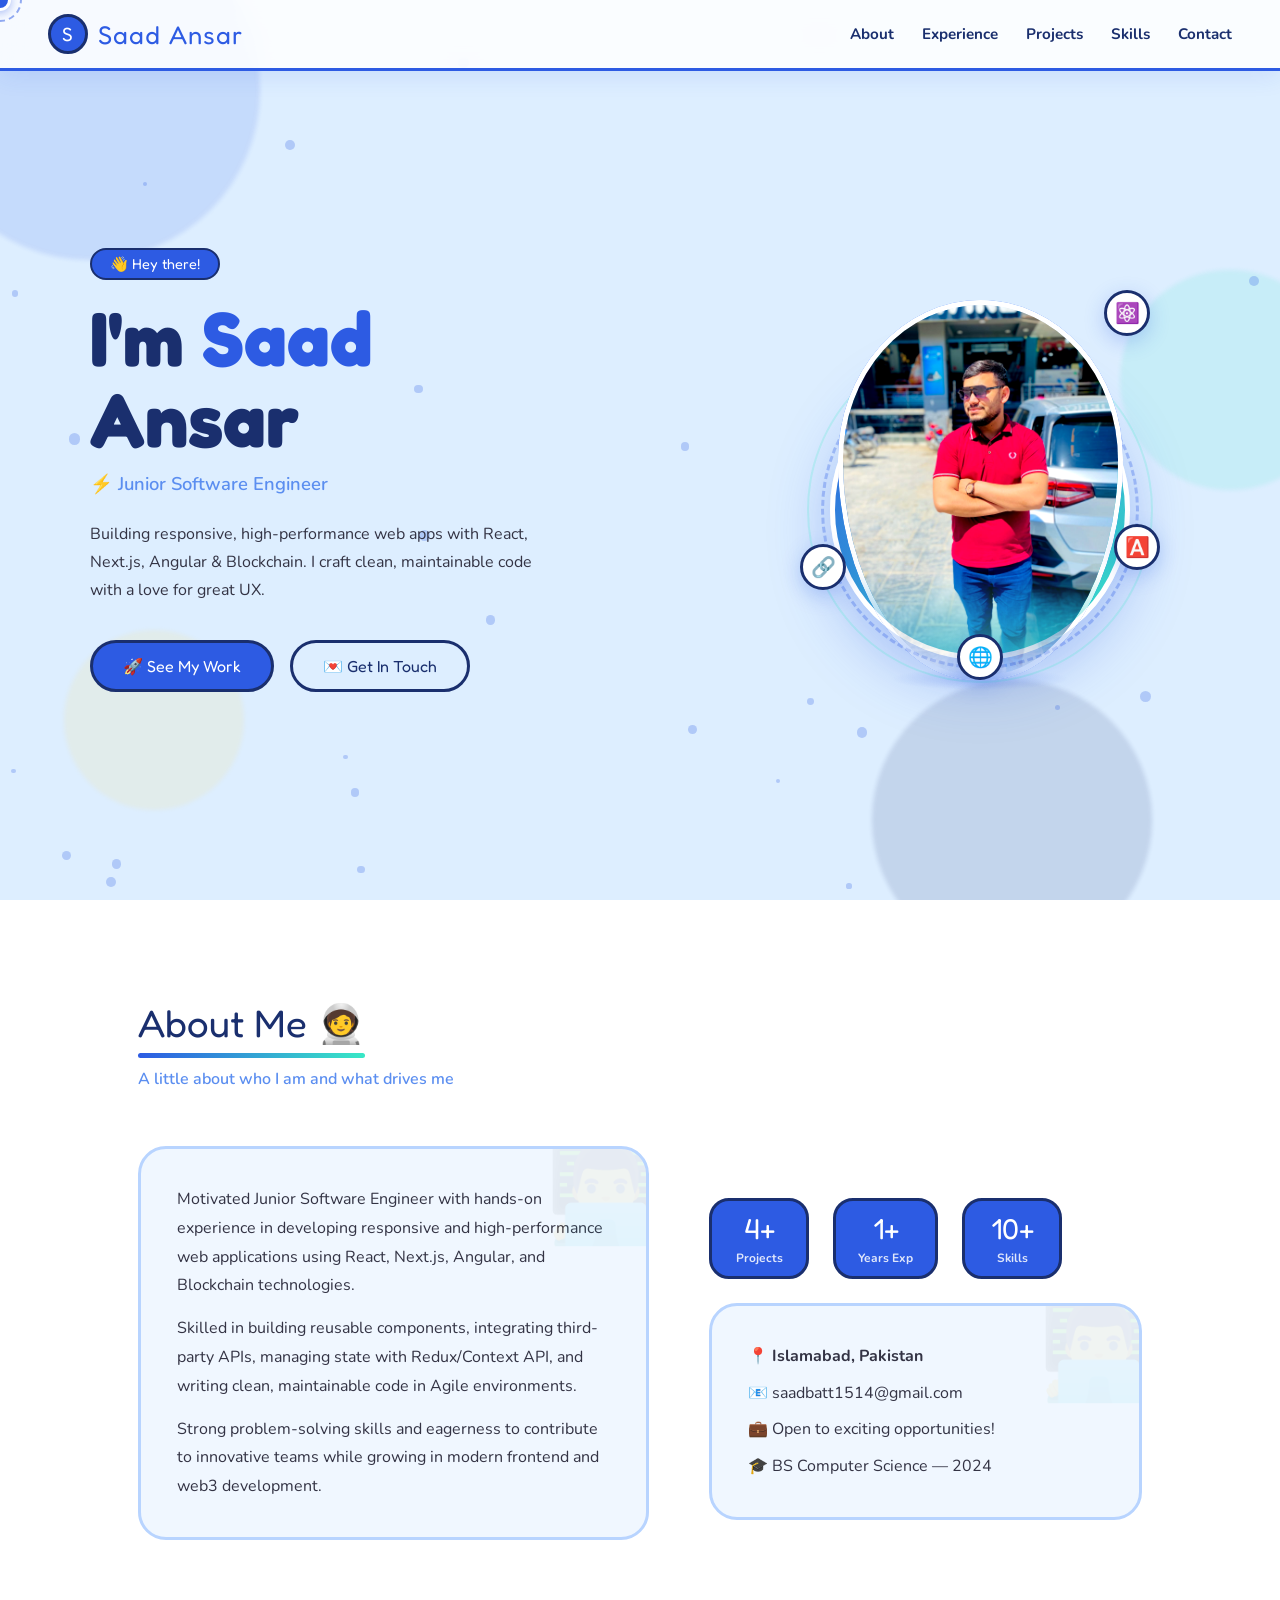
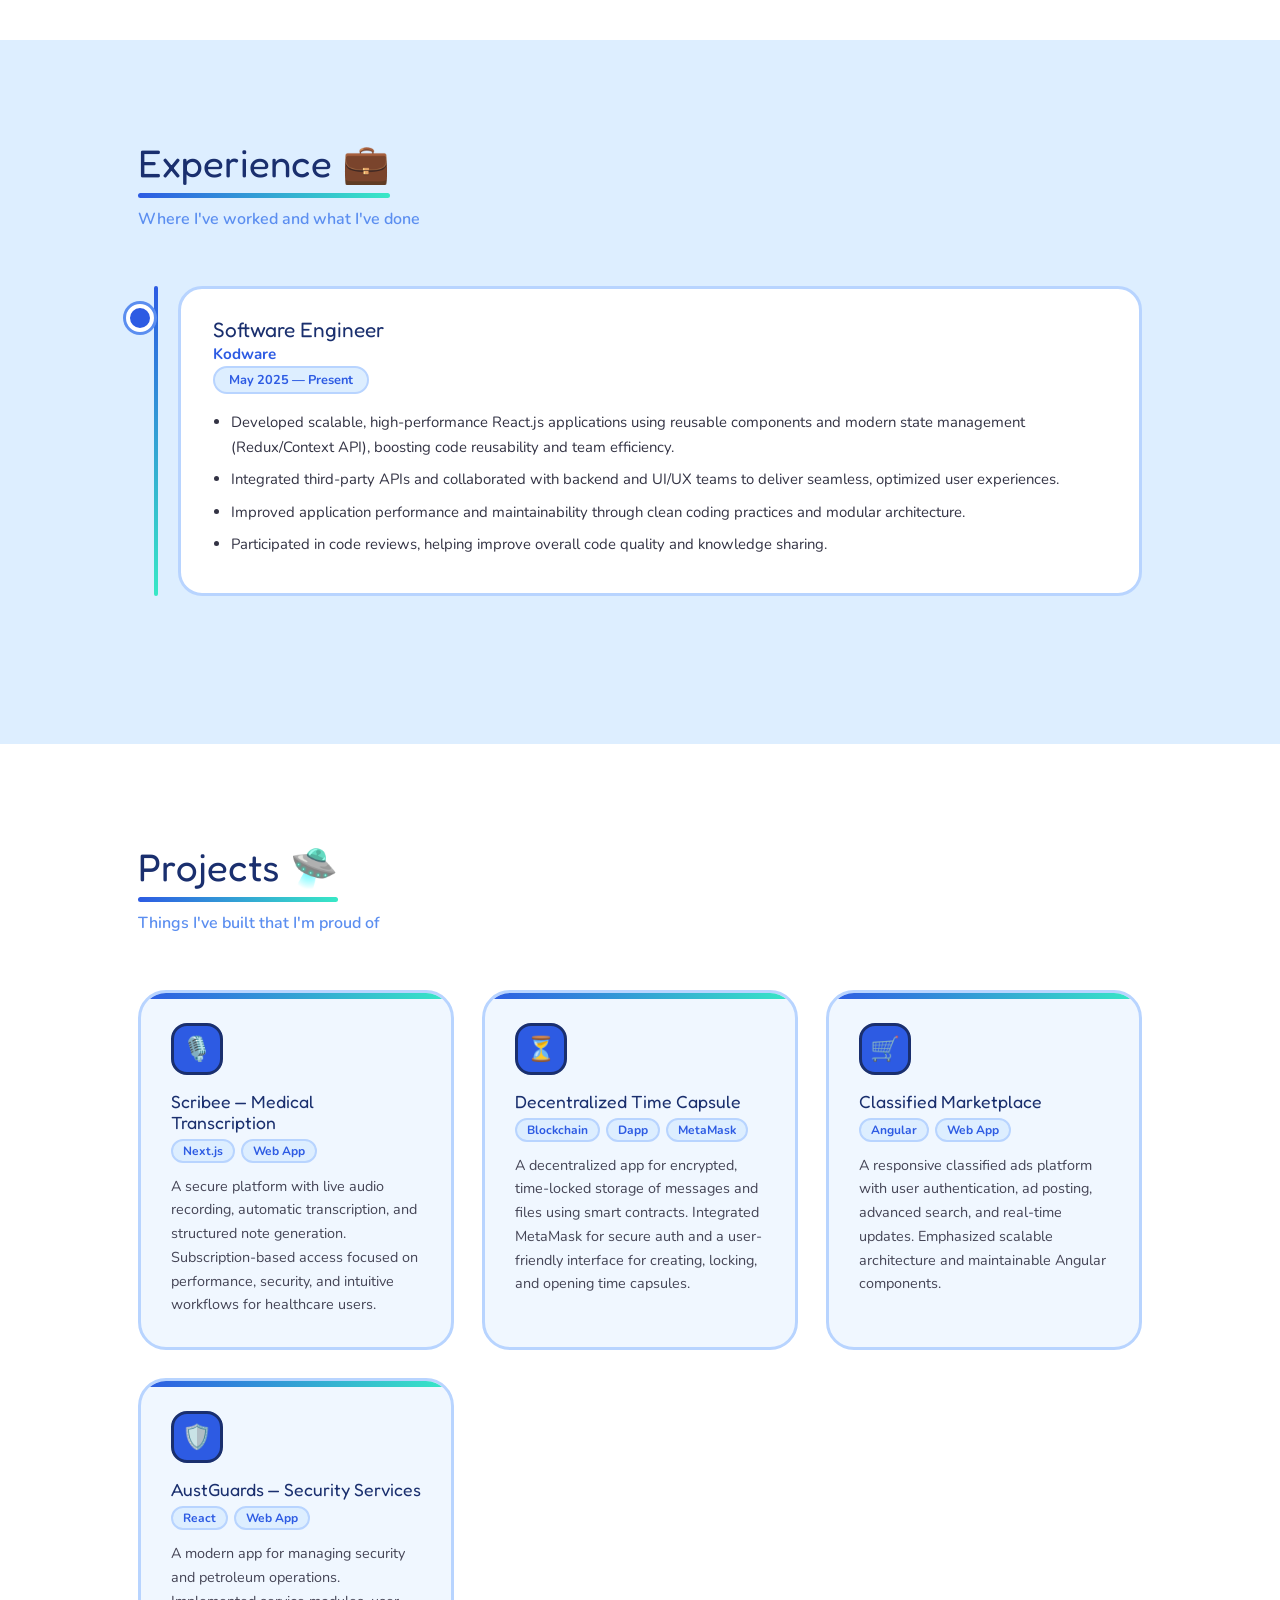
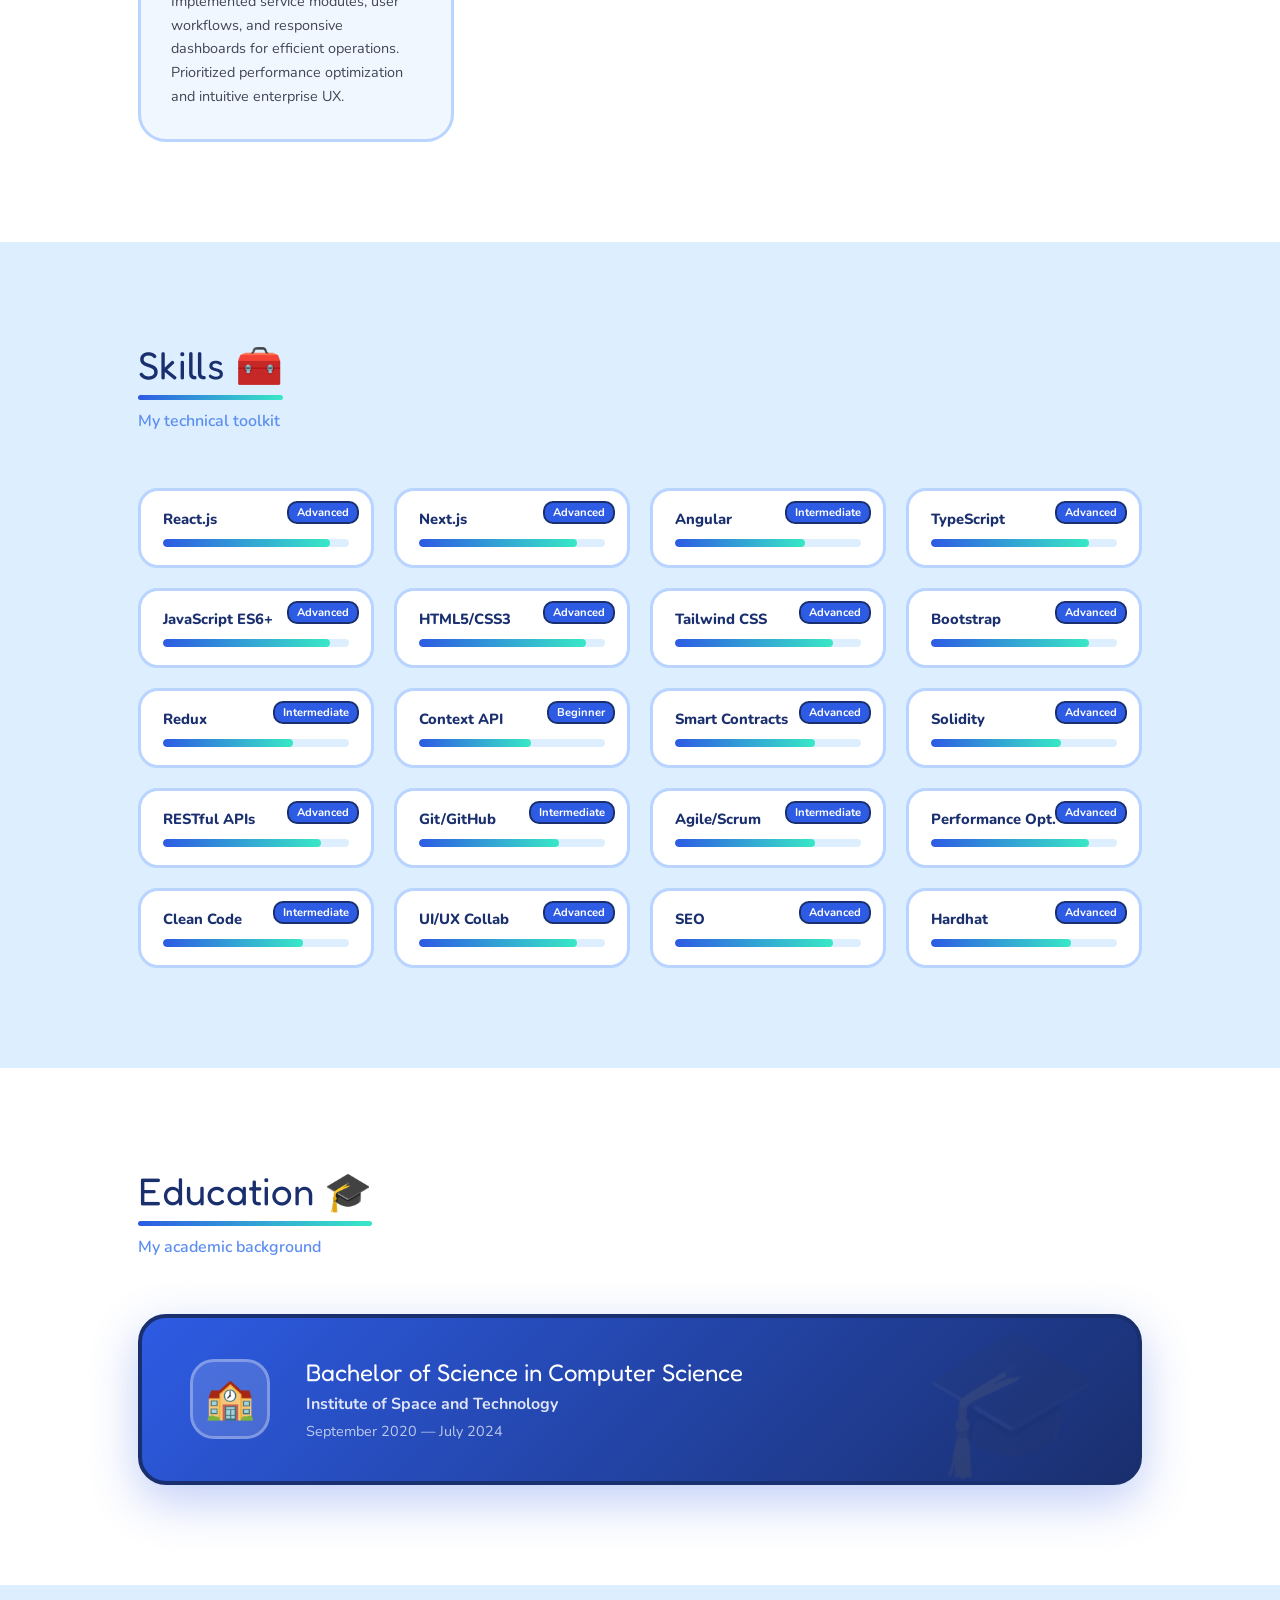
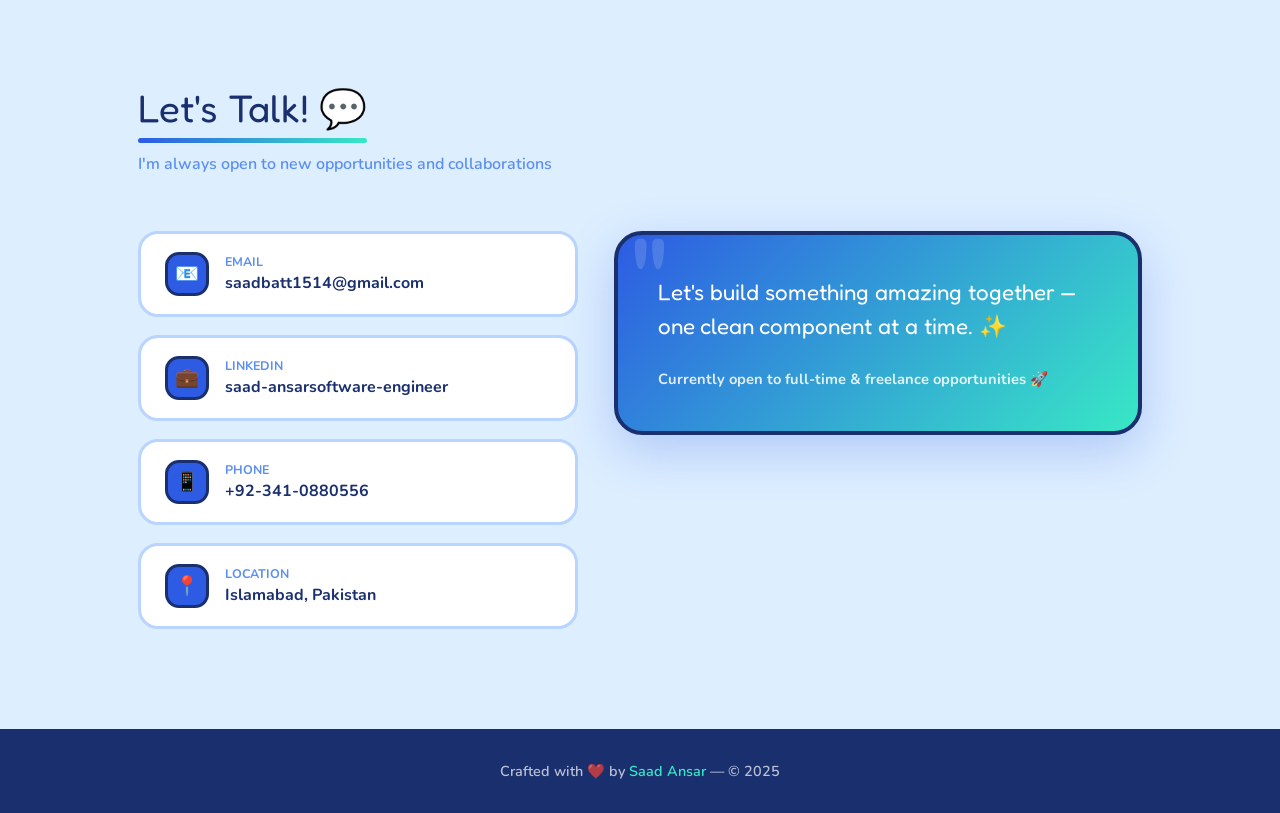
==== index.html @ 367f57d5 "Add files via upload" ====
<!DOCTYPE html>
<html lang="en">
<head>
<meta charset="UTF-8">
<meta name="viewport" content="width=device-width, initial-scale=1.0">
<title>Saad Ansar — Portfolio</title>
<link href="https://fonts.googleapis.com/css2?family=Fredoka+One&family=Nunito:wght@400;600;700;800&display=swap" rel="stylesheet">
<link rel="stylesheet" href="style.css">
</head>
<body>

<!-- Cursor -->
<div class="cursor" id="cursor"></div>
<div class="cursor-ring" id="ring"></div>

<!-- Floating BG -->
<div class="bg-blobs">
  <div class="blob blob-1"></div>
  <div class="blob blob-2"></div>
  <div class="blob blob-3"></div>
  <div class="blob blob-4"></div>
</div>
<div class="stars" id="stars"></div>

<!-- NAVBAR -->
<nav>
  <div class="nav-logo">
    <div class="avatar-pill">S</div>
    Saad Ansar
  </div>
  <ul class="nav-links">
    <li><a href="#about">About</a></li>
    <li><a href="#experience">Experience</a></li>
    <li><a href="#projects">Projects</a></li>
    <li><a href="#skills">Skills</a></li>
    <li><a href="#contact">Contact</a></li>
  </ul>
</nav>

<!-- HERO -->
<section id="hero">
  <div class="hero-inner">
    <div class="hero-text">
      <div class="hero-tag">👋 Hey there!</div>
      <h1 class="hero-title">
        I'm <span>Saad</span><br>Ansar
      </h1>
      <p class="hero-sub">⚡ Junior Software Engineer</p>
      <p class="hero-desc">
        Building responsive, high-performance web apps with React, Next.js, Angular & Blockchain. I craft clean, maintainable code with a love for great UX.
      </p>
      <div class="hero-btns">
        <a href="#projects" class="btn btn-primary">🚀 See My Work</a>
        <a href="#contact" class="btn btn-outline">💌 Get In Touch</a>
      </div>
    </div>
    <div class="hero-character">
      <div class="character-wrap">
          <div class="photo-bg"></div>   <!-- ADD THIS LINE -->
        <!-- floating icons -->
        <div class="float-icon">⚛️</div>
        <div class="float-icon">🔗</div>
        <div class="float-icon">🅰️</div>
        <div class="float-icon">🌐</div>

        <img src="asset/SaadAnsar.jpeg" alt="Saad Ansar" class="hero-photo">
      </div>
    </div>
  </div>
</section>

<!-- ABOUT -->
<section id="about">
  <div class="section-inner">
    <div class="reveal">
      <div class="section-title">About Me 🧑‍🚀</div>
      <p class="section-subtitle">A little about who I am and what drives me</p>
    </div>
    <div class="about-grid reveal">
      <div class="about-card">
        <p>
          Motivated Junior Software Engineer with hands-on experience in developing responsive and high-performance web applications using React, Next.js, Angular, and Blockchain technologies.
        </p>
        <p style="margin-top:14px">
          Skilled in building reusable components, integrating third-party APIs, managing state with Redux/Context API, and writing clean, maintainable code in Agile environments.
        </p>
        <p style="margin-top:14px">
          Strong problem-solving skills and eagerness to contribute to innovative teams while growing in modern frontend and web3 development.
        </p>
      </div>
      <div style="display:flex; flex-direction:column; gap:24px; flex:1; min-width:220px;">
        <div class="about-stats">
          <div class="stat-pill"><span class="num">4+</span><span class="lbl">Projects</span></div>
          <div class="stat-pill"><span class="num">1+</span><span class="lbl">Years Exp</span></div>
          <div class="stat-pill"><span class="num">10+</span><span class="lbl">Skills</span></div>
        </div>
        <div class="about-card" style="margin-top:0">
          <p>📍 <strong>Islamabad, Pakistan</strong></p>
          <p style="margin-top:8px">📧 saadbatt1514@gmail.com</p>
          <p style="margin-top:8px">💼 Open to exciting opportunities!</p>
          <p style="margin-top:8px">🎓 BS Computer Science — 2024</p>
        </div>
      </div>
    </div>
  </div>
</section>

<!-- EXPERIENCE -->
<section id="experience">
  <div class="section-inner">
    <div class="reveal">
      <div class="section-title">Experience 💼</div>
      <p class="section-subtitle">Where I've worked and what I've done</p>
    </div>
    <div class="timeline reveal">
      <div class="timeline-item">
        <div class="timeline-dot"></div>
        <div class="timeline-card">
          <div class="timeline-role">Software Engineer</div>
          <div class="timeline-company">Kodware</div>
          <div class="timeline-date">May 2025 — Present</div>
          <ul>
            <li>Developed scalable, high-performance React.js applications using reusable components and modern state management (Redux/Context API), boosting code reusability and team efficiency.</li>
            <li>Integrated third-party APIs and collaborated with backend and UI/UX teams to deliver seamless, optimized user experiences.</li>
            <li>Improved application performance and maintainability through clean coding practices and modular architecture.</li>
            <li>Participated in code reviews, helping improve overall code quality and knowledge sharing.</li>
          </ul>
        </div>
      </div>
    </div>
  </div>
</section>

<!-- PROJECTS -->
<section id="projects">
  <div class="section-inner">
    <div class="reveal">
      <div class="section-title">Projects 🛸</div>
      <p class="section-subtitle">Things I've built that I'm proud of</p>
    </div>
    <div class="projects-grid reveal">
      <div class="project-card">
        <div class="project-icon">🎙️</div>
        <div class="project-name">Scribee — Medical Transcription</div>
        <div class="project-tech">
          <span class="tech-tag">Next.js</span>
          <span class="tech-tag">Web App</span>
        </div>
        <p class="project-desc">A secure platform with live audio recording, automatic transcription, and structured note generation. Subscription-based access focused on performance, security, and intuitive workflows for healthcare users.</p>
      </div>
      <div class="project-card">
        <div class="project-icon">⏳</div>
        <div class="project-name">Decentralized Time Capsule</div>
        <div class="project-tech">
          <span class="tech-tag">Blockchain</span>
          <span class="tech-tag">Dapp</span>
          <span class="tech-tag">MetaMask</span>
        </div>
        <p class="project-desc">A decentralized app for encrypted, time-locked storage of messages and files using smart contracts. Integrated MetaMask for secure auth and a user-friendly interface for creating, locking, and opening time capsules.</p>
      </div>
      <div class="project-card">
        <div class="project-icon">🛒</div>
        <div class="project-name">Classified Marketplace</div>
        <div class="project-tech">
          <span class="tech-tag">Angular</span>
          <span class="tech-tag">Web App</span>
        </div>
        <p class="project-desc">A responsive classified ads platform with user authentication, ad posting, advanced search, and real-time updates. Emphasized scalable architecture and maintainable Angular components.</p>
      </div>
      <div class="project-card">
        <div class="project-icon">🛡️</div>
        <div class="project-name">AustGuards — Security Services</div>
        <div class="project-tech">
          <span class="tech-tag">React</span>
          <span class="tech-tag">Web App</span>
        </div>
        <p class="project-desc">A modern app for managing security and petroleum operations. Implemented service modules, user workflows, and responsive dashboards for efficient operations. Prioritized performance optimization and intuitive enterprise UX.</p>
      </div>
    </div>
  </div>
</section>

<!-- SKILLS -->
<section id="skills">
  <div class="section-inner">
    <div class="reveal">
      <div class="section-title">Skills 🧰</div>
      <p class="section-subtitle">My technical toolkit</p>
    </div>
    <div class="skills-grid reveal" id="skillsGrid">
      <!-- Filled by JS -->
    </div>
  </div>
</section>

<!-- EDUCATION -->
<section id="education">
  <div class="section-inner">
    <div class="reveal">
      <div class="section-title">Education 🎓</div>
      <p class="section-subtitle">My academic background</p>
    </div>
    <div class="reveal">
      <div class="edu-card">
        <div class="edu-icon">🏫</div>
        <div>
          <div class="edu-degree">Bachelor of Science in Computer Science</div>
          <div class="edu-school">Institute of Space and Technology</div>
          <div class="edu-date">September 2020 — July 2024</div>
        </div>
      </div>
    </div>
  </div>
</section>

<!-- CONTACT -->
<section id="contact">
  <div class="section-inner">
    <div class="reveal">
      <div class="section-title">Let's Talk! 💬</div>
      <p class="section-subtitle">I'm always open to new opportunities and collaborations</p>
    </div>
    <div class="contact-grid reveal">
      <div class="contact-info">
        <a href="mailto:saadbatt1514@gmail.com" class="contact-link">
          <div class="icon">📧</div>
          <div>
            <div style="font-size:0.78rem;color:var(--blue-light);margin-bottom:2px;">EMAIL</div>
            saadbatt1514@gmail.com
          </div>
        </a>
        <a href="https://linkedin.com/in/saad-ansarsoftware-engineer" target="_blank" class="contact-link">
          <div class="icon">💼</div>
          <div>
            <div style="font-size:0.78rem;color:var(--blue-light);margin-bottom:2px;">LINKEDIN</div>
            saad-ansarsoftware-engineer
          </div>
        </a>
        <a href="tel:+923410880556" class="contact-link">
          <div class="icon">📱</div>
          <div>
            <div style="font-size:0.78rem;color:var(--blue-light);margin-bottom:2px;">PHONE</div>
            +92-341-0880556
          </div>
        </a>
        <div class="contact-link" style="cursor:none;">
          <div class="icon">📍</div>
          <div>
            <div style="font-size:0.78rem;color:var(--blue-light);margin-bottom:2px;">LOCATION</div>
            Islamabad, Pakistan
          </div>
        </div>
      </div>
      <div class="contact-quote">
        Let's build something amazing together — one clean component at a time. ✨
        <div style="margin-top:24px; font-family:'Nunito',sans-serif; font-size:0.92rem; opacity:0.85; font-weight:700;">
          Currently open to full-time & freelance opportunities 🚀
        </div>
      </div>
    </div>
  </div>
</section>

<footer>
  Crafted with ❤️ by <span>Saad Ansar</span> — © 2025
</footer>

<script src="script.js"></script>
</body>
</html>
---- style.css ----
:root {
  --blue-dark: #1a2f6e;
  --blue-mid: #2d5be3;
  --blue-light: #5b8ef0;
  --blue-sky: #b8d4ff;
  --blue-pale: #ddeeff;
  --white: #ffffff;
  --yellow: #ffe066;
  --teal: #38e8c6;
  --ink: #1a2f6e;
  --cloud: #f0f7ff;
}

*, *::before, *::after { box-sizing: border-box; margin: 0; padding: 0; }

html { scroll-behavior: smooth; }

body {
  font-family: 'Nunito', sans-serif;
  background: var(--blue-pale);
  color: var(--ink);
  overflow-x: hidden;
  cursor: none;
}

/* Custom cursor */
.cursor {
  width: 22px; height: 22px;
  background: var(--blue-mid);
  border: 3px solid var(--white);
  border-radius: 50%;
  position: fixed; top: 0; left: 0;
  pointer-events: none;
  z-index: 9999;
  transform: translate(-50%, -50%);
  transition: transform 0.1s ease, background 0.2s;
  box-shadow: 0 2px 8px rgba(45,91,227,0.4);
}
.cursor-ring {
  width: 44px; height: 44px;
  border: 2px dashed var(--blue-mid);
  border-radius: 50%;
  position: fixed; top: 0; left: 0;
  pointer-events: none;
  z-index: 9998;
  transform: translate(-50%, -50%);
  transition: transform 0.18s ease;
  opacity: 0.5;
  animation: spin 4s linear infinite;
}
@keyframes spin { to { transform: translate(-50%,-50%) rotate(360deg); } }

/* ─── Floating background blobs ─── */
.bg-blobs {
  position: fixed; inset: 0; pointer-events: none; z-index: 0; overflow: hidden;
}
.blob {
  position: absolute;
  border-radius: 50%;
  opacity: 0.13;
  animation: drift 14s ease-in-out infinite alternate;
  filter: blur(2px);
}
.blob-1 { width: 340px; height: 340px; background: var(--blue-mid); top: -80px; left: -80px; animation-duration: 16s; }
.blob-2 { width: 220px; height: 220px; background: var(--teal); top: 30%; right: -60px; animation-duration: 12s; animation-delay: -4s; }
.blob-3 { width: 180px; height: 180px; background: var(--yellow); bottom: 10%; left: 5%; animation-duration: 18s; animation-delay: -8s; }
.blob-4 { width: 280px; height: 280px; background: var(--blue-dark); bottom: -60px; right: 10%; animation-duration: 20s; animation-delay: -2s; }
@keyframes drift {
  0% { transform: translate(0,0) scale(1); }
  100% { transform: translate(30px, 40px) scale(1.12); }
}

/* ─── Floating Stars / Bubbles ─── */
.stars { position: fixed; inset: 0; pointer-events: none; z-index: 0; }
.star {
  position: absolute;
  width: 8px; height: 8px;
  background: var(--blue-mid);
  border-radius: 50%;
  opacity: 0.25;
  animation: floatUp linear infinite;
}
@keyframes floatUp {
  0% { transform: translateY(0) scale(1); opacity: 0.3; }
  100% { transform: translateY(-100vh) scale(0.4); opacity: 0; }
}

/* ─── NAVBAR ─── */
nav {
  position: fixed; top: 0; left: 0; right: 0; z-index: 100;
  display: flex; align-items: center; justify-content: space-between;
  padding: 14px 48px;
  background: rgba(255,255,255,0.85);
  backdrop-filter: blur(12px);
  border-bottom: 3px solid var(--blue-mid);
  box-shadow: 0 4px 24px rgba(45,91,227,0.12);
}
.nav-logo {
  font-family: 'Fredoka One', cursive;
  font-size: 1.6rem;
  color: var(--blue-mid);
  letter-spacing: 1px;
  display: flex; align-items: center; gap: 10px;
}
.nav-logo .avatar-pill {
  width: 40px; height: 40px;
  background: var(--blue-mid);
  border-radius: 50%;
  border: 3px solid var(--blue-dark);
  display: flex; align-items: center; justify-content: center;
  font-size: 1.2rem;
  color: #fff;
  animation: wobble 3s ease-in-out infinite;
}
@keyframes wobble {
  0%,100% { transform: rotate(-5deg); }
  50% { transform: rotate(5deg); }
}
.nav-links { display: flex; gap: 28px; list-style: none; }
.nav-links a {
  text-decoration: none;
  font-weight: 700;
  font-size: 0.95rem;
  color: var(--blue-dark);
  position: relative;
  padding-bottom: 2px;
  transition: color 0.2s;
}
.nav-links a::after {
  content: '';
  position: absolute; bottom: -2px; left: 0; right: 0;
  height: 3px;
  background: var(--blue-mid);
  border-radius: 2px;
  transform: scaleX(0); transform-origin: left;
  transition: transform 0.25s ease;
}
.nav-links a:hover { color: var(--blue-mid); }
.nav-links a:hover::after { transform: scaleX(1); }

/* ─── SECTIONS base ─── */
section { position: relative; z-index: 1; }

/* ─── HERO ─── */
#hero {
  min-height: 100vh;
  display: flex; align-items: center; justify-content: center;
  padding: 120px 48px 80px;
  overflow: hidden;
}
.hero-inner {
  display: flex; align-items: center; gap: 80px;
  max-width: 1100px; width: 100%;
  flex-wrap: wrap;
}
.hero-text { flex: 1; min-width: 280px; }
.hero-tag {
  display: inline-block;
  background: var(--blue-mid);
  color: #fff;
  font-family: 'Fredoka One', cursive;
  font-size: 0.9rem;
  padding: 5px 18px;
  border-radius: 20px;
  margin-bottom: 18px;
  border: 2px solid var(--blue-dark);
  animation: bounce 2s ease-in-out infinite;
}
@keyframes bounce { 0%,100%{transform:translateY(0);} 50%{transform:translateY(-6px);} }
.hero-title {
  font-family: 'Fredoka One', cursive;
  font-size: clamp(2.8rem, 6vw, 5rem);
  line-height: 1.05;
  color: var(--blue-dark);
  margin-bottom: 12px;
  animation: slideInLeft 0.8s ease both;
}
.hero-title span { color: var(--blue-mid); }
@keyframes slideInLeft {
  from { opacity: 0; transform: translateX(-50px); }
  to   { opacity: 1; transform: translateX(0); }
}
.hero-sub {
  font-size: 1.15rem;
  font-weight: 600;
  color: var(--blue-light);
  margin-bottom: 24px;
  animation: slideInLeft 0.9s 0.15s ease both;
}
.hero-desc {
  font-size: 1rem;
  line-height: 1.75;
  color: #334;
  max-width: 460px;
  margin-bottom: 36px;
  animation: slideInLeft 1s 0.3s ease both;
}
.hero-btns { display: flex; gap: 16px; flex-wrap: wrap; animation: slideInLeft 1.1s 0.45s ease both; }
.btn {
  display: inline-flex; align-items: center; gap: 8px;
  padding: 13px 30px;
  border-radius: 50px;
  font-family: 'Fredoka One', cursive;
  font-size: 1rem;
  text-decoration: none;
  border: 3px solid var(--blue-dark);
  cursor: none;
  transition: transform 0.18s ease, box-shadow 0.18s ease;
  position: relative; overflow: hidden;
}
.btn::before {
  content: '';
  position: absolute; inset: 0;
  background: rgba(255,255,255,0.15);
  transform: translateX(-100%);
  transition: transform 0.3s ease;
}
.btn:hover::before { transform: translateX(0); }
.btn:hover { transform: translateY(-4px) scale(1.03); box-shadow: 0 12px 32px rgba(45,91,227,0.3); }
.btn-primary { background: var(--blue-mid); color: #fff; }
.btn-outline { background: transparent; color: var(--blue-dark); }
.btn-outline:hover { background: var(--blue-pale); }

/* ─── Hero character ─── */
/* ─── Hero character ─── */
.hero-character { flex: 0 0 380px; display: flex; justify-content: center; align-items: center; }
.character-wrap {
  position: relative;
  width: 320px; height: 420px;
}

/* ─── Hero Photo — Professional cutout style ─── */
.hero-photo {
  width: 100%;
  height: 100%;
  object-fit: cover;
  object-position: top center;
  position: absolute;
  inset: 0;
  border-radius: 0;
  border: none;
  box-shadow: none;
  -webkit-mask-image:
    linear-gradient(to bottom, black 0%, black 72%, transparent 100%),
    radial-gradient(ellipse 90% 96% at 50% 46%, black 60%, transparent 100%);
  -webkit-mask-composite: intersect;
  mask-image:
    linear-gradient(to bottom, black 0%, black 72%, transparent 100%),
    radial-gradient(ellipse 90% 96% at 50% 46%, black 60%, transparent 100%);
  mask-composite: intersect;
  display: block;
  filter: drop-shadow(0 12px 40px rgba(45,91,227,0.22)) contrast(1.04) saturate(1.08);
}

/* Glow ring behind photo */
.character-wrap::before {
  content: '';
  position: absolute;
  bottom: 0; left: 50%;
  transform: translateX(-50%);
  width: 260px; height: 260px;
  background: radial-gradient(ellipse, rgba(45,91,227,0.18) 0%, transparent 70%);
  border-radius: 50%;
  z-index: 0;
}

/* Ground shadow ellipse */
.character-wrap::after {
  content: '';
  position: absolute;
  bottom: -10px; left: 50%;
  transform: translateX(-50%);
  width: 180px; height: 22px;
  background: radial-gradient(ellipse, rgba(45,91,227,0.22) 0%, transparent 70%);
  border-radius: 50%;
  z-index: 0;
}

.hero-photo { position: absolute; z-index: 1; }
@keyframes float { 0%,100%{transform:translateY(0);} 50%{transform:translateY(-18px);} }



.float-icon {
  position: absolute;
  width: 42px; height: 42px;
  background: #fff;
  border-radius: 50%;
  border: 3px solid var(--blue-dark);
  display: flex; align-items: center; justify-content: center;
  font-size: 1.2rem;
  box-shadow: 0 4px 16px rgba(45,91,227,0.2);
  animation: orbit 6s ease-in-out infinite;
}
.float-icon:nth-child(1){ top: 10px; left: -10px; animation-delay: 0s; }
.float-icon:nth-child(2){ top: 10px; right: -10px; animation-delay: -2s; }
.float-icon:nth-child(3){ bottom: 80px; left: -30px; animation-delay: -1s; }
.float-icon:nth-child(4){ bottom: 100px; right: -20px; animation-delay: -3s; }
@keyframes orbit {
  0%,100%{ transform: translateY(0) rotate(0deg); }
  50%{ transform: translateY(-12px) rotate(8deg); }
}

/* ─── SECTION WRAPPER ─── */
.section-inner {
  max-width: 1100px;
  margin: 0 auto;
  padding: 100px 48px;
}
.section-title {
  font-family: 'Fredoka One', cursive;
  font-size: 2.4rem;
  color: var(--blue-dark);
  margin-bottom: 10px;
  position: relative;
  display: inline-block;
}
.section-title::after {
  content: '';
  display: block;
  height: 5px;
  background: linear-gradient(90deg, var(--blue-mid), var(--teal));
  border-radius: 3px;
  margin-top: 6px;
  animation: expandLine 0.6s ease both;
}
@keyframes expandLine { from{width:0} to{width:100%} }
.section-subtitle {
  font-size: 1rem;
  color: var(--blue-light);
  font-weight: 600;
  margin-bottom: 56px;
}

/* ─── ABOUT ─── */
#about { background: var(--white); }
.about-grid { display: flex; gap: 60px; align-items: center; flex-wrap: wrap; }
.about-card {
  flex: 1; min-width: 280px;
  background: var(--cloud);
  border-radius: 28px;
  border: 3px solid var(--blue-sky);
  padding: 36px;
  position: relative;
  overflow: hidden;
  transition: transform 0.3s ease, box-shadow 0.3s ease;
}
.about-card:hover { transform: translateY(-8px); box-shadow: 0 20px 48px rgba(45,91,227,0.15); }
.about-card::before {
  content: '👨‍💻';
  position: absolute; top: -20px; right: -20px;
  font-size: 6rem; opacity: 0.06;
}
.about-card p { font-size: 1rem; line-height: 1.8; color: #334; }
.about-stats { display: flex; gap: 24px; margin-top: 32px; flex-wrap: wrap; }
.stat-pill {
  background: var(--blue-mid);
  color: #fff;
  border-radius: 20px;
  border: 3px solid var(--blue-dark);
  padding: 10px 22px;
  text-align: center;
  min-width: 100px;
  font-family: 'Fredoka One', cursive;
  transition: transform 0.2s;
}
.stat-pill:hover { transform: scale(1.08) rotate(-2deg); }
.stat-pill .num { font-size: 1.8rem; display: block; }
.stat-pill .lbl { font-size: 0.75rem; opacity: 0.85; font-family: 'Nunito', sans-serif; font-weight: 700; }

/* ─── EXPERIENCE ─── */
#experience { background: var(--blue-pale); }
.timeline { position: relative; padding-left: 40px; }
.timeline::before {
  content: '';
  position: absolute; top: 0; bottom: 0; left: 16px;
  width: 4px;
  background: linear-gradient(to bottom, var(--blue-mid), var(--teal));
  border-radius: 2px;
}
.timeline-item {
  margin-bottom: 48px;
  position: relative;
  animation: fadeInUp 0.6s ease both;
}
@keyframes fadeInUp { from{opacity:0;transform:translateY(30px)} to{opacity:1;transform:translateY(0)} }
.timeline-dot {
  width: 28px; height: 28px;
  background: var(--blue-mid);
  border-radius: 50%;
  border: 4px solid var(--white);
  position: absolute;
  left: -52px; top: 18px;
  box-shadow: 0 0 0 3px var(--blue-light);
  animation: pulse 2s ease-in-out infinite;
}
@keyframes pulse { 0%,100%{box-shadow:0 0 0 3px var(--blue-light);} 50%{box-shadow:0 0 0 8px rgba(91,142,240,0.2);} }
.timeline-card {
  background: var(--white);
  border-radius: 24px;
  border: 3px solid var(--blue-sky);
  padding: 28px 32px;
  transition: transform 0.3s ease, box-shadow 0.3s ease;
}
.timeline-card:hover { transform: translateX(8px); box-shadow: 0 12px 36px rgba(45,91,227,0.12); }
.timeline-role { font-family: 'Fredoka One', cursive; font-size: 1.3rem; color: var(--blue-dark); }
.timeline-company { font-weight: 700; color: var(--blue-mid); font-size: 0.95rem; margin: 2px 0; }
.timeline-date {
  display: inline-block;
  background: var(--blue-pale);
  border-radius: 20px;
  padding: 3px 14px;
  font-size: 0.8rem;
  font-weight: 700;
  color: var(--blue-mid);
  border: 2px solid var(--blue-sky);
  margin-bottom: 16px;
}
.timeline-card ul { padding-left: 18px; }
.timeline-card ul li { margin-bottom: 8px; line-height: 1.65; color: #334; font-size: 0.93rem; }

/* ─── PROJECTS ─── */
#projects { background: var(--white); }
.projects-grid {
  display: grid;
  grid-template-columns: repeat(auto-fill, minmax(290px,1fr));
  gap: 28px;
}
.project-card {
  background: var(--cloud);
  border-radius: 28px;
  border: 3px solid var(--blue-sky);
  padding: 30px;
  position: relative;
  overflow: hidden;
  transition: transform 0.3s ease, box-shadow 0.3s ease;
  cursor: none;
}
.project-card:hover { transform: translateY(-10px) rotate(-1deg); box-shadow: 0 24px 56px rgba(45,91,227,0.18); }
.project-card::before {
  content: '';
  position: absolute; top: 0; left: 0; right: 0; height: 6px;
  background: linear-gradient(90deg, var(--blue-mid), var(--teal));
}
.project-icon {
  width: 52px; height: 52px;
  background: var(--blue-mid);
  border-radius: 16px;
  border: 3px solid var(--blue-dark);
  display: flex; align-items: center; justify-content: center;
  font-size: 1.5rem;
  margin-bottom: 16px;
  transition: transform 0.3s ease;
}
.project-card:hover .project-icon { transform: rotate(12deg) scale(1.1); }
.project-name { font-family: 'Fredoka One', cursive; font-size: 1.1rem; color: var(--blue-dark); margin-bottom: 6px; }
.project-tech {
  display: flex; flex-wrap: wrap; gap: 6px; margin-bottom: 12px;
}
.tech-tag {
  background: var(--blue-pale);
  border-radius: 12px;
  padding: 2px 10px;
  font-size: 0.75rem;
  font-weight: 700;
  color: var(--blue-mid);
  border: 2px solid var(--blue-sky);
}
.project-desc { font-size: 0.9rem; line-height: 1.65; color: #445; }

/* ─── SKILLS ─── */
#skills { background: var(--blue-pale); }
.skills-grid { display: grid; grid-template-columns: repeat(auto-fill, minmax(200px,1fr)); gap: 20px; }
.skill-item {
  background: var(--white);
  border-radius: 20px;
  border: 3px solid var(--blue-sky);
  padding: 18px 22px;
  display: flex; flex-direction: column; gap: 10px;
  transition: transform 0.25s ease, box-shadow 0.25s ease;
  position: relative; overflow: hidden;
}
.skill-item:hover { transform: scale(1.05) rotate(1deg); box-shadow: 0 10px 28px rgba(45,91,227,0.16); }
.skill-name { font-weight: 800; font-size: 0.92rem; color: var(--blue-dark); }
.skill-level-wrap { height: 8px; background: var(--blue-pale); border-radius: 4px; overflow: hidden; }
.skill-level {
  height: 100%;
  background: linear-gradient(90deg, var(--blue-mid), var(--teal));
  border-radius: 4px;
  width: 0;
  transition: width 1.2s cubic-bezier(.17,.67,.35,1.2);
}
.skill-badge {
  position: absolute; top: 10px; right: 12px;
  font-size: 0.7rem; font-weight: 700;
  background: var(--blue-mid);
  color: #fff;
  padding: 2px 8px;
  border-radius: 10px;
  border: 2px solid var(--blue-dark);
}

/* ─── EDUCATION ─── */
#education { background: var(--white); }
.edu-card {
  background: linear-gradient(135deg, var(--blue-mid), var(--blue-dark));
  border-radius: 28px;
  border: 4px solid var(--blue-dark);
  padding: 40px 48px;
  color: #fff;
  display: flex; align-items: center; gap: 36px;
  flex-wrap: wrap;
  position: relative; overflow: hidden;
  transition: transform 0.3s ease;
  box-shadow: 0 16px 48px rgba(45,91,227,0.3);
}
.edu-card:hover { transform: translateY(-6px); }
.edu-card::after {
  content: '🎓';
  position: absolute; right: 36px; bottom: -20px;
  font-size: 9rem; opacity: 0.08;
}
.edu-icon {
  width: 80px; height: 80px;
  background: rgba(255,255,255,0.15);
  border-radius: 24px;
  border: 3px solid rgba(255,255,255,0.3);
  display: flex; align-items: center; justify-content: center;
  font-size: 2.5rem;
  animation: float 3s ease-in-out infinite;
}
.edu-degree { font-family: 'Fredoka One', cursive; font-size: 1.5rem; margin-bottom: 6px; }
.edu-school { font-weight: 700; opacity: 0.85; font-size: 1rem; margin-bottom: 6px; }
.edu-date { opacity: 0.7; font-size: 0.9rem; }

/* ─── CONTACT ─── */
#contact { background: var(--blue-pale); }
.contact-grid { display: flex; gap: 36px; flex-wrap: wrap; align-items: flex-start; }
.contact-info { flex: 1; min-width: 260px; display: flex; flex-direction: column; gap: 18px; }
.contact-link {
  display: flex; align-items: center; gap: 16px;
  background: var(--white);
  border: 3px solid var(--blue-sky);
  border-radius: 20px;
  padding: 18px 24px;
  text-decoration: none;
  color: var(--blue-dark);
  font-weight: 700;
  transition: transform 0.25s ease, box-shadow 0.25s ease, border-color 0.25s;
}
.contact-link:hover { transform: translateX(8px); box-shadow: 0 8px 24px rgba(45,91,227,0.14); border-color: var(--blue-mid); }
.contact-link .icon {
  width: 44px; height: 44px;
  background: var(--blue-mid);
  border-radius: 14px;
  border: 3px solid var(--blue-dark);
  display: flex; align-items: center; justify-content: center;
  font-size: 1.2rem;
  flex-shrink: 0;
  transition: transform 0.25s;
}
.contact-link:hover .icon { transform: rotate(12deg) scale(1.1); }
.contact-quote {
  flex: 1; min-width: 280px;
  background: linear-gradient(135deg, var(--blue-mid), var(--teal));
  border-radius: 28px;
  border: 4px solid var(--blue-dark);
  padding: 40px;
  color: #fff;
  position: relative; overflow: hidden;
  font-family: 'Fredoka One', cursive;
  font-size: 1.4rem;
  line-height: 1.55;
  box-shadow: 0 16px 48px rgba(45,91,227,0.25);
}
.contact-quote::before { content: '"'; font-size: 8rem; position: absolute; top: -20px; left: 10px; opacity: 0.15; line-height: 1; }

/* ─── FOOTER ─── */
footer {
  background: var(--blue-dark);
  color: rgba(255,255,255,0.7);
  text-align: center;
  padding: 32px;
  font-size: 0.9rem;
  font-weight: 600;
  position: relative; z-index: 1;
}
footer span { color: var(--teal); }

/* ─── Scroll reveal ─── */
.reveal { opacity: 0; transform: translateY(40px); transition: opacity 0.7s ease, transform 0.7s ease; }
.reveal.visible { opacity: 1; transform: translateY(0); }

/* ─── Scrollbar ─── */
::-webkit-scrollbar { width: 6px; }
::-webkit-scrollbar-track { background: var(--blue-pale); }
::-webkit-scrollbar-thumb { background: var(--blue-mid); border-radius: 3px; }

@media(max-width:768px){
  nav { padding: 12px 20px; }
  .nav-links { display: none; }
  .section-inner { padding: 70px 24px; }
  .hero-inner { flex-direction: column; text-align: center; }
  .hero-character { display: none; }
  .hero-btns { justify-content: center; }
  .edu-card { padding: 28px 24px; }
}
/* ─── Hero character ─── */
.hero-character { flex: 0 0 420px; display: flex; justify-content: center; align-items: center; }

.character-wrap {
  position: relative;
  width: 340px; height: 420px;
  display: flex; justify-content: center; align-items: flex-end;
}

/* Big decorative circle behind photo */
.character-wrap .photo-bg {
  position: absolute;
  width: 300px; height: 300px;
  background: linear-gradient(135deg, var(--blue-mid) 0%, var(--teal) 100%);
  border-radius: 50%;
  bottom: 20px; left: 50%;
  transform: translateX(-50%);
  z-index: 0;
  box-shadow: 0 20px 60px rgba(45,91,227,0.35);
  border: 5px solid var(--white);
}

/* Second ring decoration */
.character-wrap .photo-bg::before {
  content: '';
  position: absolute; inset: -14px;
  border-radius: 50%;
  border: 3px dashed rgba(45,91,227,0.3);
  animation: spin 18s linear infinite;
}

/* Third outer glow ring */
.character-wrap .photo-bg::after {
  content: '';
  position: absolute; inset: -28px;
  border-radius: 50%;
  border: 2px solid rgba(56,232,198,0.2);
  animation: spin 28s linear infinite reverse;
}

@keyframes spin { to { transform: rotate(360deg); } }

/* ─── Hero Photo ─── */
.hero-photo {
  position: relative;
  z-index: 1;
  width: 285px;
  height: 380px;
  object-fit: cover;
  object-position: top center;
  border-radius: 50% 50% 48% 48% / 42% 42% 58% 58%;
  border: 5px solid var(--white);
  box-shadow:
    0 0 0 3px var(--blue-mid),
    0 24px 64px rgba(45,91,227,0.3);
  display: block;
  margin-bottom: 0;
  filter: contrast(1.04) saturate(1.08);
  animation: heroFloat 4s ease-in-out infinite;
}

@keyframes heroFloat {
  0%,100% { transform: translateY(0px); }
  50%      { transform: translateY(-12px); }
}

.float-icon {
  position: absolute;
  width: 46px; height: 46px;
  background: var(--white);
  border-radius: 50%;
  border: 3px solid var(--blue-dark);
  display: flex; align-items: center; justify-content: center;
  font-size: 1.25rem;
  box-shadow: 0 6px 20px rgba(45,91,227,0.25);
  animation: orbit 6s ease-in-out infinite;
  z-index: 2;
}
.float-icon:nth-child(1){ top: 30px;  left: 0px;   animation-delay: 0s; }
.float-icon:nth-child(2){ top: 30px;  right: 0px;  animation-delay: -2s; }
.float-icon:nth-child(3){ bottom: 90px; left: -10px; animation-delay: -1s; }
.float-icon:nth-child(4){ bottom: 110px; right: -10px; animation-delay: -3s; }

@keyframes orbit {
  0%,100% { transform: translateY(0) rotate(0deg); }
  50%      { transform: translateY(-10px) rotate(8deg); }
}
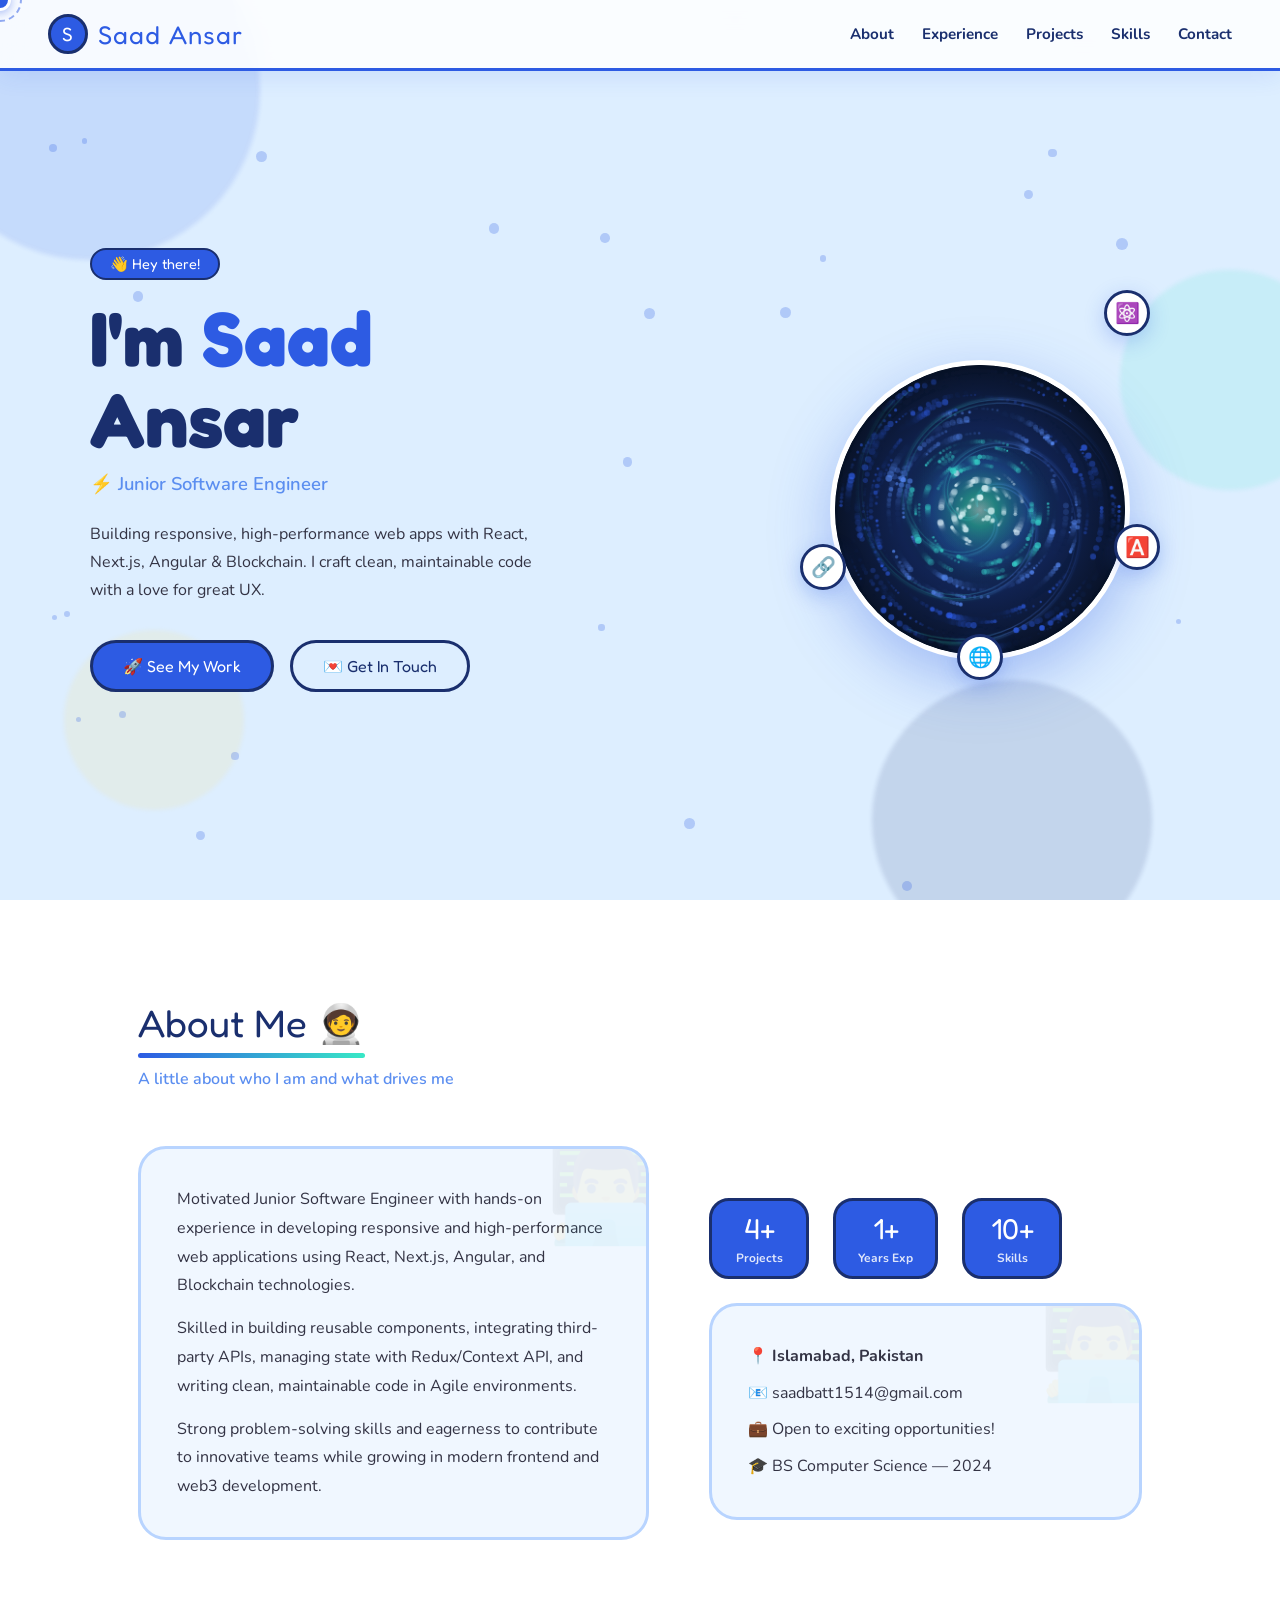
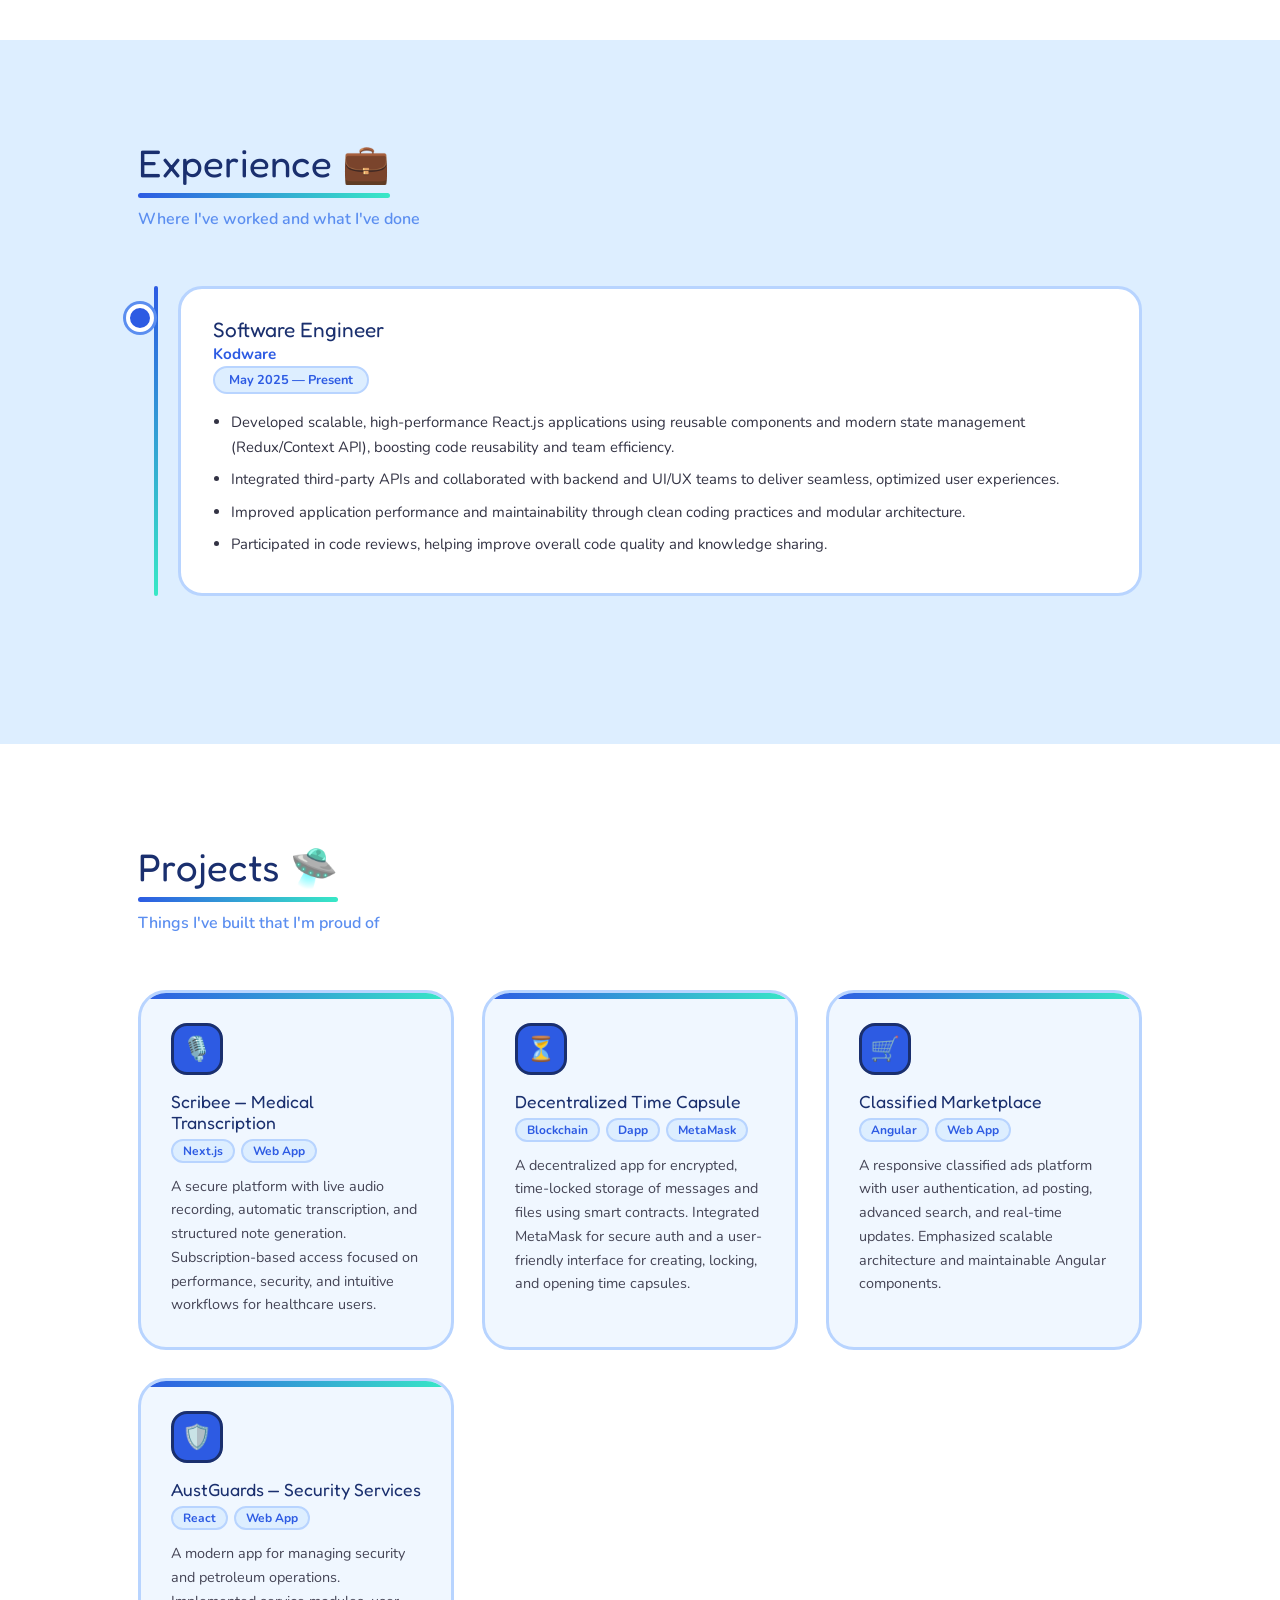
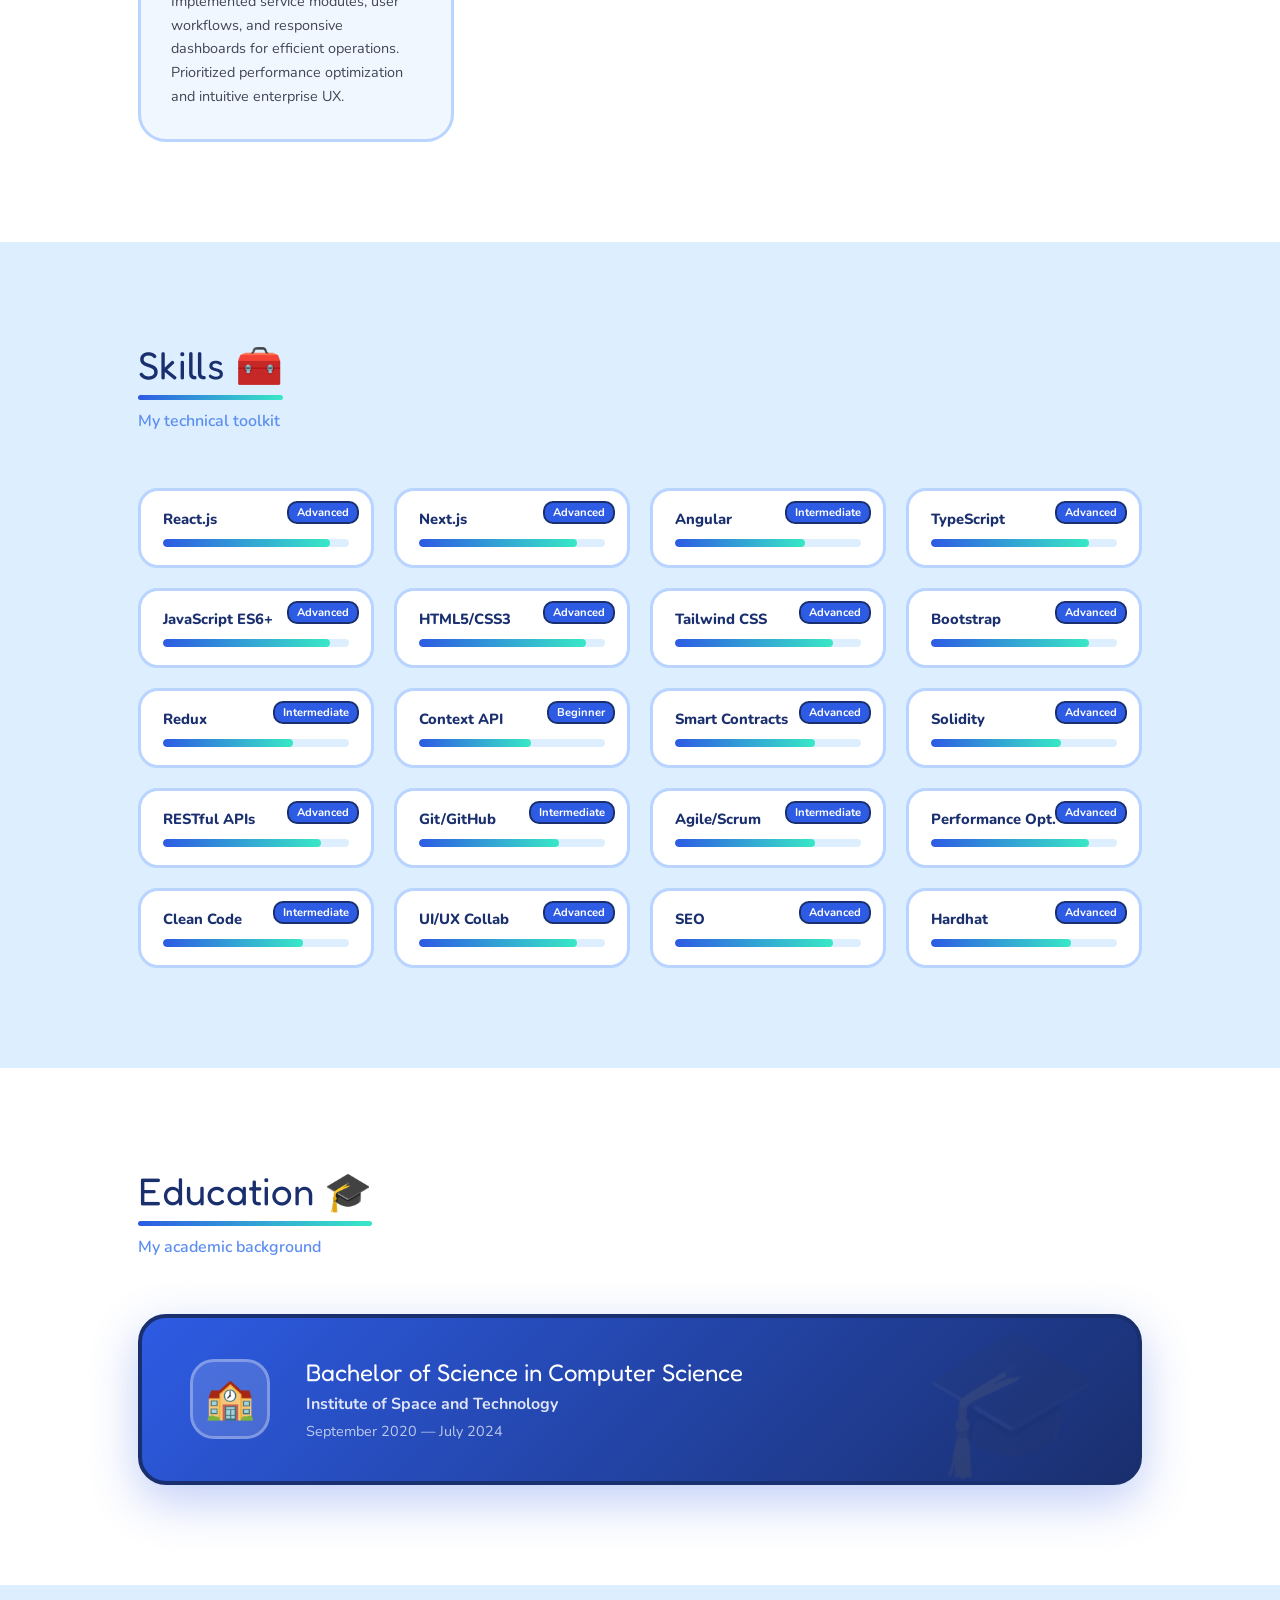
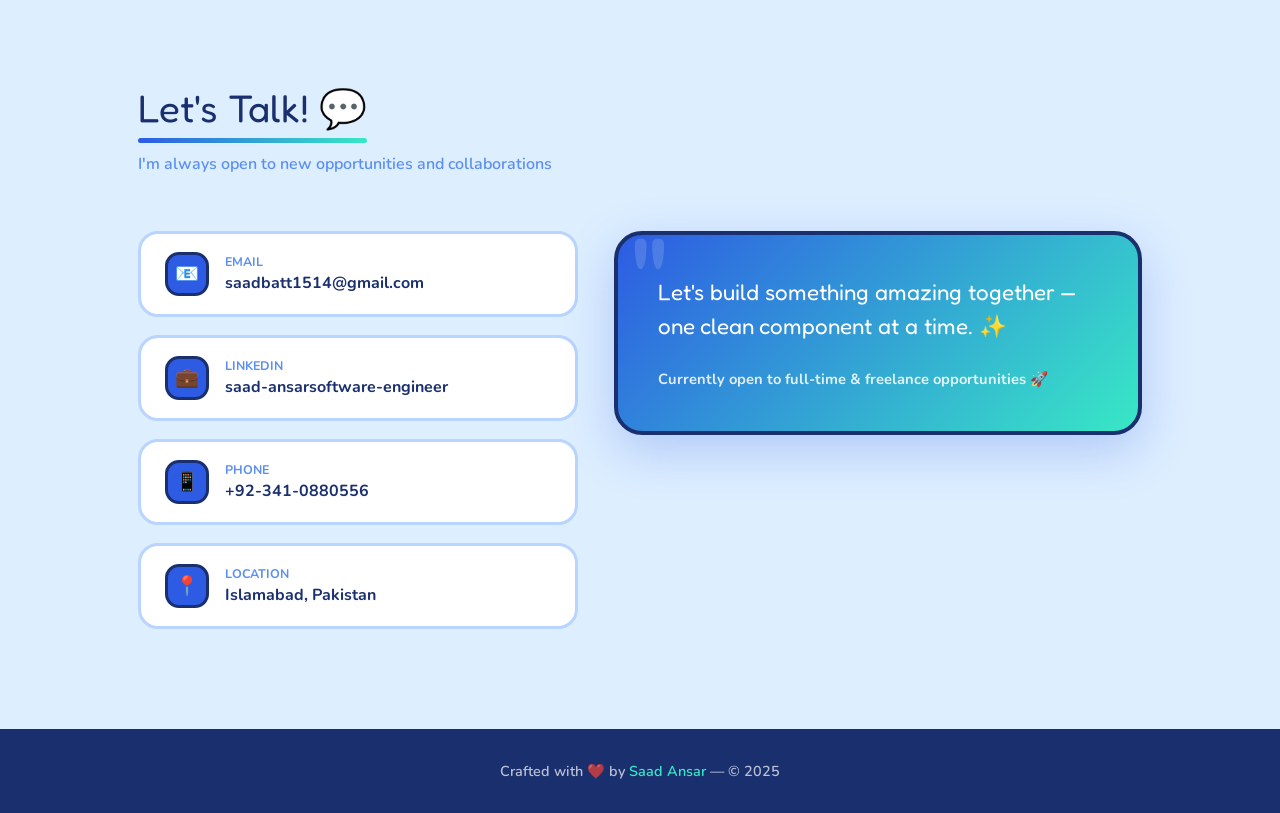
==== commit f51e64d6: "Add files via upload" ====
--- a/index.html
+++ b/index.html
@@ -1,270 +1,290 @@
 <!DOCTYPE html>
 <html lang="en">
+
 <head>
-<meta charset="UTF-8">
-<meta name="viewport" content="width=device-width, initial-scale=1.0">
-<title>Saad Ansar — Portfolio</title>
-<link href="https://fonts.googleapis.com/css2?family=Fredoka+One&family=Nunito:wght@400;600;700;800&display=swap" rel="stylesheet">
-<link rel="stylesheet" href="style.css">
+  <meta charset="UTF-8">
+  <meta name="viewport" content="width=device-width, initial-scale=1.0">
+  <title>Saad Ansar — Portfolio</title>
+  <link href="https://fonts.googleapis.com/css2?family=Fredoka+One&family=Nunito:wght@400;600;700;800&display=swap"
+    rel="stylesheet">
+  <link rel="stylesheet" href="style.css">
 </head>
+
 <body>
 
-<!-- Cursor -->
-<div class="cursor" id="cursor"></div>
-<div class="cursor-ring" id="ring"></div>
-
-<!-- Floating BG -->
-<div class="bg-blobs">
-  <div class="blob blob-1"></div>
-  <div class="blob blob-2"></div>
-  <div class="blob blob-3"></div>
-  <div class="blob blob-4"></div>
-</div>
-<div class="stars" id="stars"></div>
-
-<!-- NAVBAR -->
-<nav>
-  <div class="nav-logo">
-    <div class="avatar-pill">S</div>
-    Saad Ansar
+  <!-- Cursor -->
+  <div class="cursor" id="cursor"></div>
+  <div class="cursor-ring" id="ring"></div>
+
+  <!-- Floating BG -->
+  <div class="bg-blobs">
+    <div class="blob blob-1"></div>
+    <div class="blob blob-2"></div>
+    <div class="blob blob-3"></div>
+    <div class="blob blob-4"></div>
   </div>
-  <ul class="nav-links">
-    <li><a href="#about">About</a></li>
-    <li><a href="#experience">Experience</a></li>
-    <li><a href="#projects">Projects</a></li>
-    <li><a href="#skills">Skills</a></li>
-    <li><a href="#contact">Contact</a></li>
-  </ul>
-</nav>
-
-<!-- HERO -->
-<section id="hero">
-  <div class="hero-inner">
-    <div class="hero-text">
-      <div class="hero-tag">👋 Hey there!</div>
-      <h1 class="hero-title">
-        I'm <span>Saad</span><br>Ansar
-      </h1>
-      <p class="hero-sub">⚡ Junior Software Engineer</p>
-      <p class="hero-desc">
-        Building responsive, high-performance web apps with React, Next.js, Angular & Blockchain. I craft clean, maintainable code with a love for great UX.
-      </p>
-      <div class="hero-btns">
-        <a href="#projects" class="btn btn-primary">🚀 See My Work</a>
-        <a href="#contact" class="btn btn-outline">💌 Get In Touch</a>
-      </div>
-    </div>
-    <div class="hero-character">
-      <div class="character-wrap">
-          <div class="photo-bg"></div>   <!-- ADD THIS LINE -->
-        <!-- floating icons -->
-        <div class="float-icon">⚛️</div>
-        <div class="float-icon">🔗</div>
-        <div class="float-icon">🅰️</div>
-        <div class="float-icon">🌐</div>
-
-        <img src="asset/SaadAnsar.jpeg" alt="Saad Ansar" class="hero-photo">
-      </div>
-    </div>
-  </div>
-</section>
-
-<!-- ABOUT -->
-<section id="about">
-  <div class="section-inner">
-    <div class="reveal">
-      <div class="section-title">About Me 🧑‍🚀</div>
-      <p class="section-subtitle">A little about who I am and what drives me</p>
-    </div>
-    <div class="about-grid reveal">
-      <div class="about-card">
-        <p>
-          Motivated Junior Software Engineer with hands-on experience in developing responsive and high-performance web applications using React, Next.js, Angular, and Blockchain technologies.
+  <div class="stars" id="stars"></div>
+
+  <!-- NAVBAR -->
+  <nav>
+    <div class="nav-logo">
+      <div class="avatar-pill">S</div>
+      Saad Ansar
+    </div>
+    <ul class="nav-links">
+      <li><a href="#about">About</a></li>
+      <li><a href="#experience">Experience</a></li>
+      <li><a href="#projects">Projects</a></li>
+      <li><a href="#skills">Skills</a></li>
+      <li><a href="#contact">Contact</a></li>
+    </ul>
+  </nav>
+
+  <!-- HERO -->
+  <section id="hero">
+    <div class="hero-inner">
+      <div class="hero-text">
+        <div class="hero-tag">👋 Hey there!</div>
+        <h1 class="hero-title">
+          I'm <span>Saad</span><br>Ansar
+        </h1>
+        <p class="hero-sub">⚡ Junior Software Engineer</p>
+        <p class="hero-desc">
+          Building responsive, high-performance web apps with React, Next.js, Angular & Blockchain. I craft clean,
+          maintainable code with a love for great UX.
         </p>
-        <p style="margin-top:14px">
-          Skilled in building reusable components, integrating third-party APIs, managing state with Redux/Context API, and writing clean, maintainable code in Agile environments.
-        </p>
-        <p style="margin-top:14px">
-          Strong problem-solving skills and eagerness to contribute to innovative teams while growing in modern frontend and web3 development.
-        </p>
-      </div>
-      <div style="display:flex; flex-direction:column; gap:24px; flex:1; min-width:220px;">
-        <div class="about-stats">
-          <div class="stat-pill"><span class="num">4+</span><span class="lbl">Projects</span></div>
-          <div class="stat-pill"><span class="num">1+</span><span class="lbl">Years Exp</span></div>
-          <div class="stat-pill"><span class="num">10+</span><span class="lbl">Skills</span></div>
-        </div>
-        <div class="about-card" style="margin-top:0">
-          <p>📍 <strong>Islamabad, Pakistan</strong></p>
-          <p style="margin-top:8px">📧 saadbatt1514@gmail.com</p>
-          <p style="margin-top:8px">💼 Open to exciting opportunities!</p>
-          <p style="margin-top:8px">🎓 BS Computer Science — 2024</p>
-        </div>
-      </div>
-    </div>
-  </div>
-</section>
-
-<!-- EXPERIENCE -->
-<section id="experience">
-  <div class="section-inner">
-    <div class="reveal">
-      <div class="section-title">Experience 💼</div>
-      <p class="section-subtitle">Where I've worked and what I've done</p>
-    </div>
-    <div class="timeline reveal">
-      <div class="timeline-item">
-        <div class="timeline-dot"></div>
-        <div class="timeline-card">
-          <div class="timeline-role">Software Engineer</div>
-          <div class="timeline-company">Kodware</div>
-          <div class="timeline-date">May 2025 — Present</div>
-          <ul>
-            <li>Developed scalable, high-performance React.js applications using reusable components and modern state management (Redux/Context API), boosting code reusability and team efficiency.</li>
-            <li>Integrated third-party APIs and collaborated with backend and UI/UX teams to deliver seamless, optimized user experiences.</li>
-            <li>Improved application performance and maintainability through clean coding practices and modular architecture.</li>
-            <li>Participated in code reviews, helping improve overall code quality and knowledge sharing.</li>
-          </ul>
-        </div>
-      </div>
-    </div>
-  </div>
-</section>
-
-<!-- PROJECTS -->
-<section id="projects">
-  <div class="section-inner">
-    <div class="reveal">
-      <div class="section-title">Projects 🛸</div>
-      <p class="section-subtitle">Things I've built that I'm proud of</p>
-    </div>
-    <div class="projects-grid reveal">
-      <div class="project-card">
-        <div class="project-icon">🎙️</div>
-        <div class="project-name">Scribee — Medical Transcription</div>
-        <div class="project-tech">
-          <span class="tech-tag">Next.js</span>
-          <span class="tech-tag">Web App</span>
-        </div>
-        <p class="project-desc">A secure platform with live audio recording, automatic transcription, and structured note generation. Subscription-based access focused on performance, security, and intuitive workflows for healthcare users.</p>
-      </div>
-      <div class="project-card">
-        <div class="project-icon">⏳</div>
-        <div class="project-name">Decentralized Time Capsule</div>
-        <div class="project-tech">
-          <span class="tech-tag">Blockchain</span>
-          <span class="tech-tag">Dapp</span>
-          <span class="tech-tag">MetaMask</span>
-        </div>
-        <p class="project-desc">A decentralized app for encrypted, time-locked storage of messages and files using smart contracts. Integrated MetaMask for secure auth and a user-friendly interface for creating, locking, and opening time capsules.</p>
-      </div>
-      <div class="project-card">
-        <div class="project-icon">🛒</div>
-        <div class="project-name">Classified Marketplace</div>
-        <div class="project-tech">
-          <span class="tech-tag">Angular</span>
-          <span class="tech-tag">Web App</span>
-        </div>
-        <p class="project-desc">A responsive classified ads platform with user authentication, ad posting, advanced search, and real-time updates. Emphasized scalable architecture and maintainable Angular components.</p>
-      </div>
-      <div class="project-card">
-        <div class="project-icon">🛡️</div>
-        <div class="project-name">AustGuards — Security Services</div>
-        <div class="project-tech">
-          <span class="tech-tag">React</span>
-          <span class="tech-tag">Web App</span>
-        </div>
-        <p class="project-desc">A modern app for managing security and petroleum operations. Implemented service modules, user workflows, and responsive dashboards for efficient operations. Prioritized performance optimization and intuitive enterprise UX.</p>
-      </div>
-    </div>
-  </div>
-</section>
-
-<!-- SKILLS -->
-<section id="skills">
-  <div class="section-inner">
-    <div class="reveal">
-      <div class="section-title">Skills 🧰</div>
-      <p class="section-subtitle">My technical toolkit</p>
-    </div>
-    <div class="skills-grid reveal" id="skillsGrid">
-      <!-- Filled by JS -->
-    </div>
-  </div>
-</section>
-
-<!-- EDUCATION -->
-<section id="education">
-  <div class="section-inner">
-    <div class="reveal">
-      <div class="section-title">Education 🎓</div>
-      <p class="section-subtitle">My academic background</p>
-    </div>
-    <div class="reveal">
-      <div class="edu-card">
-        <div class="edu-icon">🏫</div>
-        <div>
-          <div class="edu-degree">Bachelor of Science in Computer Science</div>
-          <div class="edu-school">Institute of Space and Technology</div>
-          <div class="edu-date">September 2020 — July 2024</div>
-        </div>
-      </div>
-    </div>
-  </div>
-</section>
-
-<!-- CONTACT -->
-<section id="contact">
-  <div class="section-inner">
-    <div class="reveal">
-      <div class="section-title">Let's Talk! 💬</div>
-      <p class="section-subtitle">I'm always open to new opportunities and collaborations</p>
-    </div>
-    <div class="contact-grid reveal">
-      <div class="contact-info">
-        <a href="mailto:saadbatt1514@gmail.com" class="contact-link">
-          <div class="icon">📧</div>
+        <div class="hero-btns">
+          <a href="#projects" class="btn btn-primary">🚀 See My Work</a>
+          <a href="#contact" class="btn btn-outline">💌 Get In Touch</a>
+        </div>
+      </div>
+      <div class="hero-character">
+        <div class="character-wrap">
+          <div class="photo-bg">
+            <canvas id="codeCanvas"></canvas>
+            <div class="vortex-overlay"></div>
+          </div>
+          <!-- floating icons -->
+          <div class="float-icon">⚛️</div>
+          <div class="float-icon">🔗</div>
+          <div class="float-icon">🅰️</div>
+          <div class="float-icon">🌐</div>
+        </div>
+      </div>
+    </div>
+  </section>
+
+  <!-- ABOUT -->
+  <section id="about">
+    <div class="section-inner">
+      <div class="reveal">
+        <div class="section-title">About Me 🧑‍🚀</div>
+        <p class="section-subtitle">A little about who I am and what drives me</p>
+      </div>
+      <div class="about-grid reveal">
+        <div class="about-card">
+          <p>
+            Motivated Junior Software Engineer with hands-on experience in developing responsive and high-performance
+            web applications using React, Next.js, Angular, and Blockchain technologies.
+          </p>
+          <p style="margin-top:14px">
+            Skilled in building reusable components, integrating third-party APIs, managing state with Redux/Context
+            API, and writing clean, maintainable code in Agile environments.
+          </p>
+          <p style="margin-top:14px">
+            Strong problem-solving skills and eagerness to contribute to innovative teams while growing in modern
+            frontend and web3 development.
+          </p>
+        </div>
+        <div style="display:flex; flex-direction:column; gap:24px; flex:1; min-width:220px;">
+          <div class="about-stats">
+            <div class="stat-pill"><span class="num">4+</span><span class="lbl">Projects</span></div>
+            <div class="stat-pill"><span class="num">1+</span><span class="lbl">Years Exp</span></div>
+            <div class="stat-pill"><span class="num">10+</span><span class="lbl">Skills</span></div>
+          </div>
+          <div class="about-card" style="margin-top:0">
+            <p>📍 <strong>Islamabad, Pakistan</strong></p>
+            <p style="margin-top:8px">📧 saadbatt1514@gmail.com</p>
+            <p style="margin-top:8px">💼 Open to exciting opportunities!</p>
+            <p style="margin-top:8px">🎓 BS Computer Science — 2024</p>
+          </div>
+        </div>
+      </div>
+    </div>
+  </section>
+
+  <!-- EXPERIENCE -->
+  <section id="experience">
+    <div class="section-inner">
+      <div class="reveal">
+        <div class="section-title">Experience 💼</div>
+        <p class="section-subtitle">Where I've worked and what I've done</p>
+      </div>
+      <div class="timeline reveal">
+        <div class="timeline-item">
+          <div class="timeline-dot"></div>
+          <div class="timeline-card">
+            <div class="timeline-role">Software Engineer</div>
+            <div class="timeline-company">Kodware</div>
+            <div class="timeline-date">May 2025 — Present</div>
+            <ul>
+              <li>Developed scalable, high-performance React.js applications using reusable components and modern state
+                management (Redux/Context API), boosting code reusability and team efficiency.</li>
+              <li>Integrated third-party APIs and collaborated with backend and UI/UX teams to deliver seamless,
+                optimized user experiences.</li>
+              <li>Improved application performance and maintainability through clean coding practices and modular
+                architecture.</li>
+              <li>Participated in code reviews, helping improve overall code quality and knowledge sharing.</li>
+            </ul>
+          </div>
+        </div>
+      </div>
+    </div>
+  </section>
+
+  <!-- PROJECTS -->
+  <section id="projects">
+    <div class="section-inner">
+      <div class="reveal">
+        <div class="section-title">Projects 🛸</div>
+        <p class="section-subtitle">Things I've built that I'm proud of</p>
+      </div>
+      <div class="projects-grid reveal">
+        <div class="project-card">
+          <div class="project-icon">🎙️</div>
+          <div class="project-name">Scribee — Medical Transcription</div>
+          <div class="project-tech">
+            <span class="tech-tag">Next.js</span>
+            <span class="tech-tag">Web App</span>
+          </div>
+          <p class="project-desc">A secure platform with live audio recording, automatic transcription, and structured
+            note generation. Subscription-based access focused on performance, security, and intuitive workflows for
+            healthcare users.</p>
+        </div>
+        <div class="project-card">
+          <div class="project-icon">⏳</div>
+          <div class="project-name">Decentralized Time Capsule</div>
+          <div class="project-tech">
+            <span class="tech-tag">Blockchain</span>
+            <span class="tech-tag">Dapp</span>
+            <span class="tech-tag">MetaMask</span>
+          </div>
+          <p class="project-desc">A decentralized app for encrypted, time-locked storage of messages and files using
+            smart contracts. Integrated MetaMask for secure auth and a user-friendly interface for creating, locking,
+            and opening time capsules.</p>
+        </div>
+        <div class="project-card">
+          <div class="project-icon">🛒</div>
+          <div class="project-name">Classified Marketplace</div>
+          <div class="project-tech">
+            <span class="tech-tag">Angular</span>
+            <span class="tech-tag">Web App</span>
+          </div>
+          <p class="project-desc">A responsive classified ads platform with user authentication, ad posting, advanced
+            search, and real-time updates. Emphasized scalable architecture and maintainable Angular components.</p>
+        </div>
+        <div class="project-card">
+          <div class="project-icon">🛡️</div>
+          <div class="project-name">AustGuards — Security Services</div>
+          <div class="project-tech">
+            <span class="tech-tag">React</span>
+            <span class="tech-tag">Web App</span>
+          </div>
+          <p class="project-desc">A modern app for managing security and petroleum operations. Implemented service
+            modules, user workflows, and responsive dashboards for efficient operations. Prioritized performance
+            optimization and intuitive enterprise UX.</p>
+        </div>
+      </div>
+    </div>
+  </section>
+
+  <!-- SKILLS -->
+  <section id="skills">
+    <div class="section-inner">
+      <div class="reveal">
+        <div class="section-title">Skills 🧰</div>
+        <p class="section-subtitle">My technical toolkit</p>
+      </div>
+      <div class="skills-grid reveal" id="skillsGrid">
+        <!-- Filled by JS -->
+      </div>
+    </div>
+  </section>
+
+  <!-- EDUCATION -->
+  <section id="education">
+    <div class="section-inner">
+      <div class="reveal">
+        <div class="section-title">Education 🎓</div>
+        <p class="section-subtitle">My academic background</p>
+      </div>
+      <div class="reveal">
+        <div class="edu-card">
+          <div class="edu-icon">🏫</div>
           <div>
-            <div style="font-size:0.78rem;color:var(--blue-light);margin-bottom:2px;">EMAIL</div>
-            saadbatt1514@gmail.com
-          </div>
-        </a>
-        <a href="https://linkedin.com/in/saad-ansarsoftware-engineer" target="_blank" class="contact-link">
-          <div class="icon">💼</div>
-          <div>
-            <div style="font-size:0.78rem;color:var(--blue-light);margin-bottom:2px;">LINKEDIN</div>
-            saad-ansarsoftware-engineer
-          </div>
-        </a>
-        <a href="tel:+923410880556" class="contact-link">
-          <div class="icon">📱</div>
-          <div>
-            <div style="font-size:0.78rem;color:var(--blue-light);margin-bottom:2px;">PHONE</div>
-            +92-341-0880556
-          </div>
-        </a>
-        <div class="contact-link" style="cursor:none;">
-          <div class="icon">📍</div>
-          <div>
-            <div style="font-size:0.78rem;color:var(--blue-light);margin-bottom:2px;">LOCATION</div>
-            Islamabad, Pakistan
-          </div>
-        </div>
-      </div>
-      <div class="contact-quote">
-        Let's build something amazing together — one clean component at a time. ✨
-        <div style="margin-top:24px; font-family:'Nunito',sans-serif; font-size:0.92rem; opacity:0.85; font-weight:700;">
-          Currently open to full-time & freelance opportunities 🚀
-        </div>
-      </div>
-    </div>
-  </div>
-</section>
-
-<footer>
-  Crafted with ❤️ by <span>Saad Ansar</span> — © 2025
-</footer>
-
-<script src="script.js"></script>
+            <div class="edu-degree">Bachelor of Science in Computer Science</div>
+            <div class="edu-school">Institute of Space and Technology</div>
+            <div class="edu-date">September 2020 — July 2024</div>
+          </div>
+        </div>
+      </div>
+    </div>
+  </section>
+
+  <!-- CONTACT -->
+  <section id="contact">
+    <div class="section-inner">
+      <div class="reveal">
+        <div class="section-title">Let's Talk! 💬</div>
+        <p class="section-subtitle">I'm always open to new opportunities and collaborations</p>
+      </div>
+      <div class="contact-grid reveal">
+        <div class="contact-info">
+          <a href="mailto:saadbatt1514@gmail.com" class="contact-link">
+            <div class="icon">📧</div>
+            <div>
+              <div style="font-size:0.78rem;color:var(--blue-light);margin-bottom:2px;">EMAIL</div>
+              saadbatt1514@gmail.com
+            </div>
+          </a>
+          <a href="https://linkedin.com/in/saad-ansarsoftware-engineer" target="_blank" class="contact-link">
+            <div class="icon">💼</div>
+            <div>
+              <div style="font-size:0.78rem;color:var(--blue-light);margin-bottom:2px;">LINKEDIN</div>
+              saad-ansarsoftware-engineer
+            </div>
+          </a>
+          <a href="tel:+923410880556" class="contact-link">
+            <div class="icon">📱</div>
+            <div>
+              <div style="font-size:0.78rem;color:var(--blue-light);margin-bottom:2px;">PHONE</div>
+              +92-341-0880556
+            </div>
+          </a>
+          <div class="contact-link" style="cursor:none;">
+            <div class="icon">📍</div>
+            <div>
+              <div style="font-size:0.78rem;color:var(--blue-light);margin-bottom:2px;">LOCATION</div>
+              Islamabad, Pakistan
+            </div>
+          </div>
+        </div>
+        <div class="contact-quote">
+          Let's build something amazing together — one clean component at a time. ✨
+          <div
+            style="margin-top:24px; font-family:'Nunito',sans-serif; font-size:0.92rem; opacity:0.85; font-weight:700;">
+            Currently open to full-time & freelance opportunities 🚀
+          </div>
+        </div>
+      </div>
+    </div>
+  </section>
+
+  <footer>
+    Crafted with ❤️ by <span>Saad Ansar</span> — © 2025
+  </footer>
+
+  <script src="script.js"></script>
 </body>
-</html>
+
+</html>
--- a/style.css
+++ b/style.css
@@ -222,83 +222,92 @@
 .btn-outline:hover { background: var(--blue-pale); }
 
 /* ─── Hero character ─── */
-/* ─── Hero character ─── */
-.hero-character { flex: 0 0 380px; display: flex; justify-content: center; align-items: center; }
+.hero-character { flex: 0 0 420px; display: flex; justify-content: center; align-items: center; }
 .character-wrap {
   position: relative;
-  width: 320px; height: 420px;
-}
-
-/* ─── Hero Photo — Professional cutout style ─── */
-.hero-photo {
+  width: 340px; height: 420px;
+  display: flex; justify-content: center; align-items: flex-end;
+}
+
+/* Big decorative circle behind photo */
+.character-wrap .photo-bg {
+  position: absolute;
+  width: 300px; height: 300px;
+  background: #0a1628;
+  border-radius: 50%;
+  bottom: 20px; left: 50%;
+  transform: translateX(-50%);
+  z-index: 0;
+  box-shadow: 0 20px 60px rgba(45,91,227,0.35);
+  border: 5px solid var(--white);
+  overflow: hidden;
+}
+
+/* Dashed ring */
+.character-wrap .photo-bg::before {
+  content: '';
+  position: absolute; inset: -14px;
+  border-radius: 50%;
+  border: 3px dashed rgba(45,91,227,0.3);
+  animation: spin 18s linear infinite;
+}
+
+/* Outer glow ring */
+.character-wrap .photo-bg::after {
+  content: '';
+  position: absolute; inset: -28px;
+  border-radius: 50%;
+  border: 2px solid rgba(56,232,198,0.2);
+  animation: spin 28s linear infinite reverse;
+}
+
+/* Canvas inside the circle */
+#codeCanvas {
+  position: absolute;
+  inset: 0;
   width: 100%;
   height: 100%;
-  object-fit: cover;
-  object-position: top center;
+  border-radius: 50%;
+  z-index: 1;
+}
+
+/* Teal vortex overlay */
+.vortex-overlay {
   position: absolute;
   inset: 0;
-  border-radius: 0;
-  border: none;
-  box-shadow: none;
-  -webkit-mask-image:
-    linear-gradient(to bottom, black 0%, black 72%, transparent 100%),
-    radial-gradient(ellipse 90% 96% at 50% 46%, black 60%, transparent 100%);
-  -webkit-mask-composite: intersect;
-  mask-image:
-    linear-gradient(to bottom, black 0%, black 72%, transparent 100%),
-    radial-gradient(ellipse 90% 96% at 50% 46%, black 60%, transparent 100%);
-  mask-composite: intersect;
-  display: block;
-  filter: drop-shadow(0 12px 40px rgba(45,91,227,0.22)) contrast(1.04) saturate(1.08);
-}
-
-/* Glow ring behind photo */
-.character-wrap::before {
-  content: '';
-  position: absolute;
-  bottom: 0; left: 50%;
-  transform: translateX(-50%);
-  width: 260px; height: 260px;
-  background: radial-gradient(ellipse, rgba(45,91,227,0.18) 0%, transparent 70%);
-  border-radius: 50%;
-  z-index: 0;
-}
-
-/* Ground shadow ellipse */
-.character-wrap::after {
-  content: '';
-  position: absolute;
-  bottom: -10px; left: 50%;
-  transform: translateX(-50%);
-  width: 180px; height: 22px;
-  background: radial-gradient(ellipse, rgba(45,91,227,0.22) 0%, transparent 70%);
-  border-radius: 50%;
-  z-index: 0;
-}
-
-.hero-photo { position: absolute; z-index: 1; }
-@keyframes float { 0%,100%{transform:translateY(0);} 50%{transform:translateY(-18px);} }
-
-
+  border-radius: 50%;
+  background: radial-gradient(ellipse at 50% 50%,
+    rgba(56,232,198,0.18) 0%,
+    rgba(45,91,227,0.22) 40%,
+    transparent 70%);
+  z-index: 2;
+  animation: vortexPulse 3s ease-in-out infinite;
+}
+@keyframes vortexPulse {
+  0%,100% { opacity: 0.7; transform: scale(1); }
+  50%      { opacity: 1;   transform: scale(1.04); }
+}
 
 .float-icon {
   position: absolute;
-  width: 42px; height: 42px;
-  background: #fff;
+  width: 46px; height: 46px;
+  background: var(--white);
   border-radius: 50%;
   border: 3px solid var(--blue-dark);
   display: flex; align-items: center; justify-content: center;
-  font-size: 1.2rem;
-  box-shadow: 0 4px 16px rgba(45,91,227,0.2);
+  font-size: 1.25rem;
+  box-shadow: 0 6px 20px rgba(45,91,227,0.25);
   animation: orbit 6s ease-in-out infinite;
-}
-.float-icon:nth-child(1){ top: 10px; left: -10px; animation-delay: 0s; }
-.float-icon:nth-child(2){ top: 10px; right: -10px; animation-delay: -2s; }
-.float-icon:nth-child(3){ bottom: 80px; left: -30px; animation-delay: -1s; }
-.float-icon:nth-child(4){ bottom: 100px; right: -20px; animation-delay: -3s; }
+  z-index: 3;
+}
+.float-icon:nth-child(1){ top: 30px;  left: 0px;   animation-delay: 0s; }
+.float-icon:nth-child(2){ top: 30px;  right: 0px;  animation-delay: -2s; }
+.float-icon:nth-child(3){ bottom: 90px; left: -10px; animation-delay: -1s; }
+.float-icon:nth-child(4){ bottom: 110px; right: -10px; animation-delay: -3s; }
+
 @keyframes orbit {
-  0%,100%{ transform: translateY(0) rotate(0deg); }
-  50%{ transform: translateY(-12px) rotate(8deg); }
+  0%,100% { transform: translateY(0) rotate(0deg); }
+  50%      { transform: translateY(-10px) rotate(8deg); }
 }
 
 /* ─── SECTION WRAPPER ─── */
@@ -529,6 +538,7 @@
   font-size: 2.5rem;
   animation: float 3s ease-in-out infinite;
 }
+@keyframes float { 0%,100%{transform:translateY(0);} 50%{transform:translateY(-18px);} }
 .edu-degree { font-family: 'Fredoka One', cursive; font-size: 1.5rem; margin-bottom: 6px; }
 .edu-school { font-weight: 700; opacity: 0.85; font-size: 1rem; margin-bottom: 6px; }
 .edu-date { opacity: 0.7; font-size: 0.9rem; }
@@ -604,91 +614,4 @@
   .hero-character { display: none; }
   .hero-btns { justify-content: center; }
   .edu-card { padding: 28px 24px; }
-}
-/* ─── Hero character ─── */
-.hero-character { flex: 0 0 420px; display: flex; justify-content: center; align-items: center; }
-
-.character-wrap {
-  position: relative;
-  width: 340px; height: 420px;
-  display: flex; justify-content: center; align-items: flex-end;
-}
-
-/* Big decorative circle behind photo */
-.character-wrap .photo-bg {
-  position: absolute;
-  width: 300px; height: 300px;
-  background: linear-gradient(135deg, var(--blue-mid) 0%, var(--teal) 100%);
-  border-radius: 50%;
-  bottom: 20px; left: 50%;
-  transform: translateX(-50%);
-  z-index: 0;
-  box-shadow: 0 20px 60px rgba(45,91,227,0.35);
-  border: 5px solid var(--white);
-}
-
-/* Second ring decoration */
-.character-wrap .photo-bg::before {
-  content: '';
-  position: absolute; inset: -14px;
-  border-radius: 50%;
-  border: 3px dashed rgba(45,91,227,0.3);
-  animation: spin 18s linear infinite;
-}
-
-/* Third outer glow ring */
-.character-wrap .photo-bg::after {
-  content: '';
-  position: absolute; inset: -28px;
-  border-radius: 50%;
-  border: 2px solid rgba(56,232,198,0.2);
-  animation: spin 28s linear infinite reverse;
-}
-
-@keyframes spin { to { transform: rotate(360deg); } }
-
-/* ─── Hero Photo ─── */
-.hero-photo {
-  position: relative;
-  z-index: 1;
-  width: 285px;
-  height: 380px;
-  object-fit: cover;
-  object-position: top center;
-  border-radius: 50% 50% 48% 48% / 42% 42% 58% 58%;
-  border: 5px solid var(--white);
-  box-shadow:
-    0 0 0 3px var(--blue-mid),
-    0 24px 64px rgba(45,91,227,0.3);
-  display: block;
-  margin-bottom: 0;
-  filter: contrast(1.04) saturate(1.08);
-  animation: heroFloat 4s ease-in-out infinite;
-}
-
-@keyframes heroFloat {
-  0%,100% { transform: translateY(0px); }
-  50%      { transform: translateY(-12px); }
-}
-
-.float-icon {
-  position: absolute;
-  width: 46px; height: 46px;
-  background: var(--white);
-  border-radius: 50%;
-  border: 3px solid var(--blue-dark);
-  display: flex; align-items: center; justify-content: center;
-  font-size: 1.25rem;
-  box-shadow: 0 6px 20px rgba(45,91,227,0.25);
-  animation: orbit 6s ease-in-out infinite;
-  z-index: 2;
-}
-.float-icon:nth-child(1){ top: 30px;  left: 0px;   animation-delay: 0s; }
-.float-icon:nth-child(2){ top: 30px;  right: 0px;  animation-delay: -2s; }
-.float-icon:nth-child(3){ bottom: 90px; left: -10px; animation-delay: -1s; }
-.float-icon:nth-child(4){ bottom: 110px; right: -10px; animation-delay: -3s; }
-
-@keyframes orbit {
-  0%,100% { transform: translateY(0) rotate(0deg); }
-  50%      { transform: translateY(-10px) rotate(8deg); }
 }
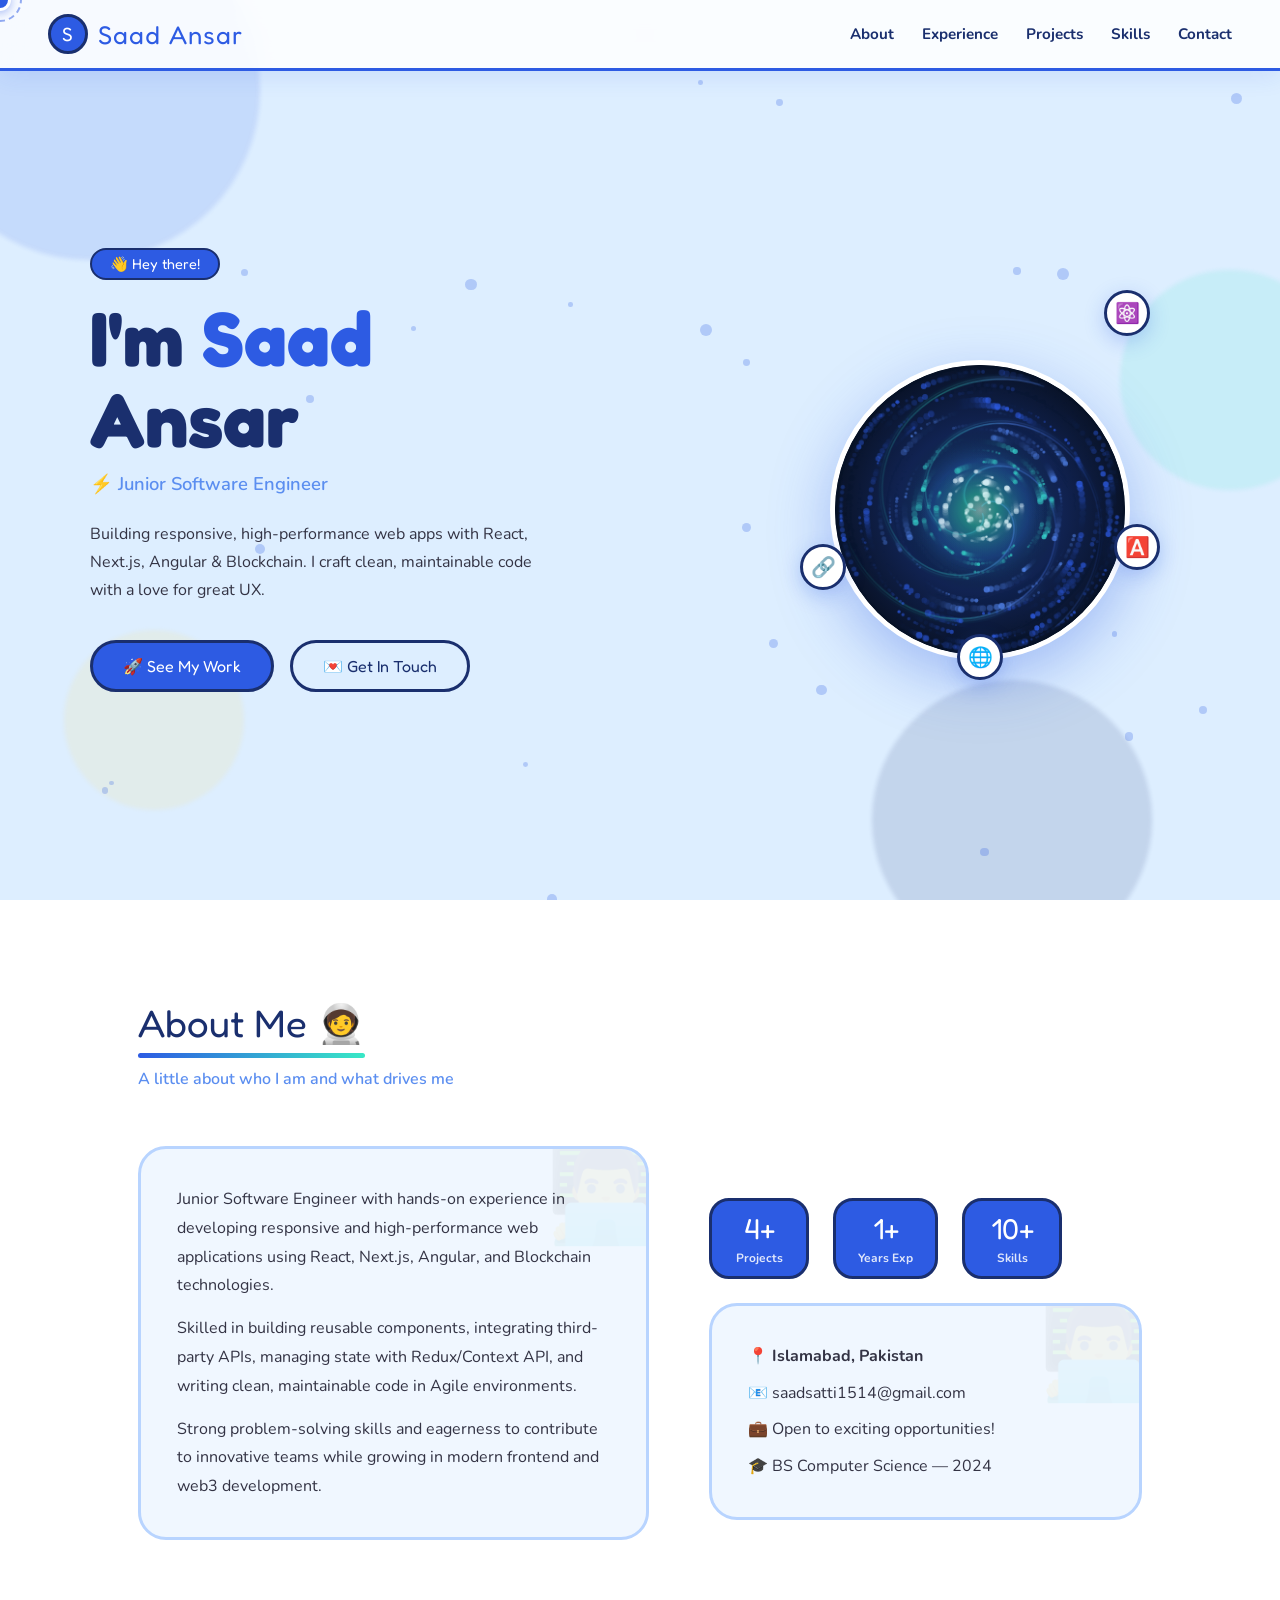
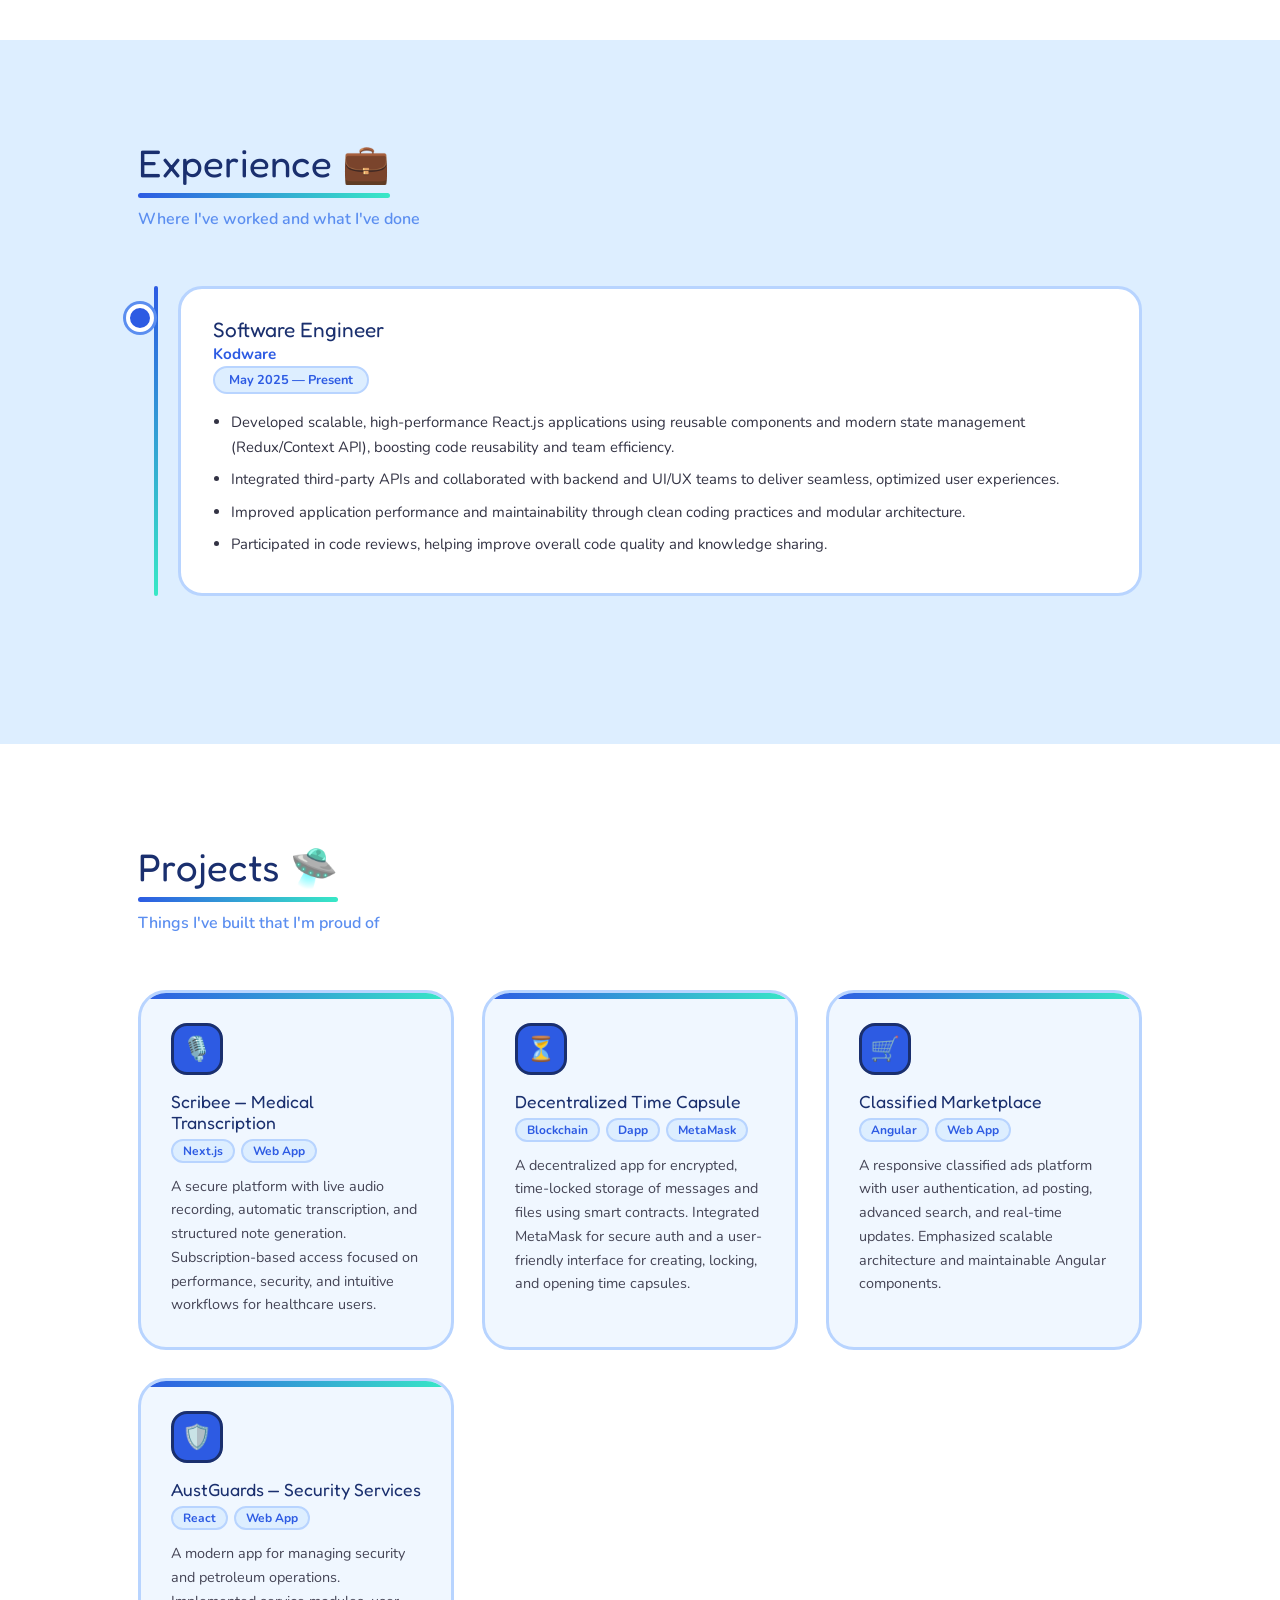
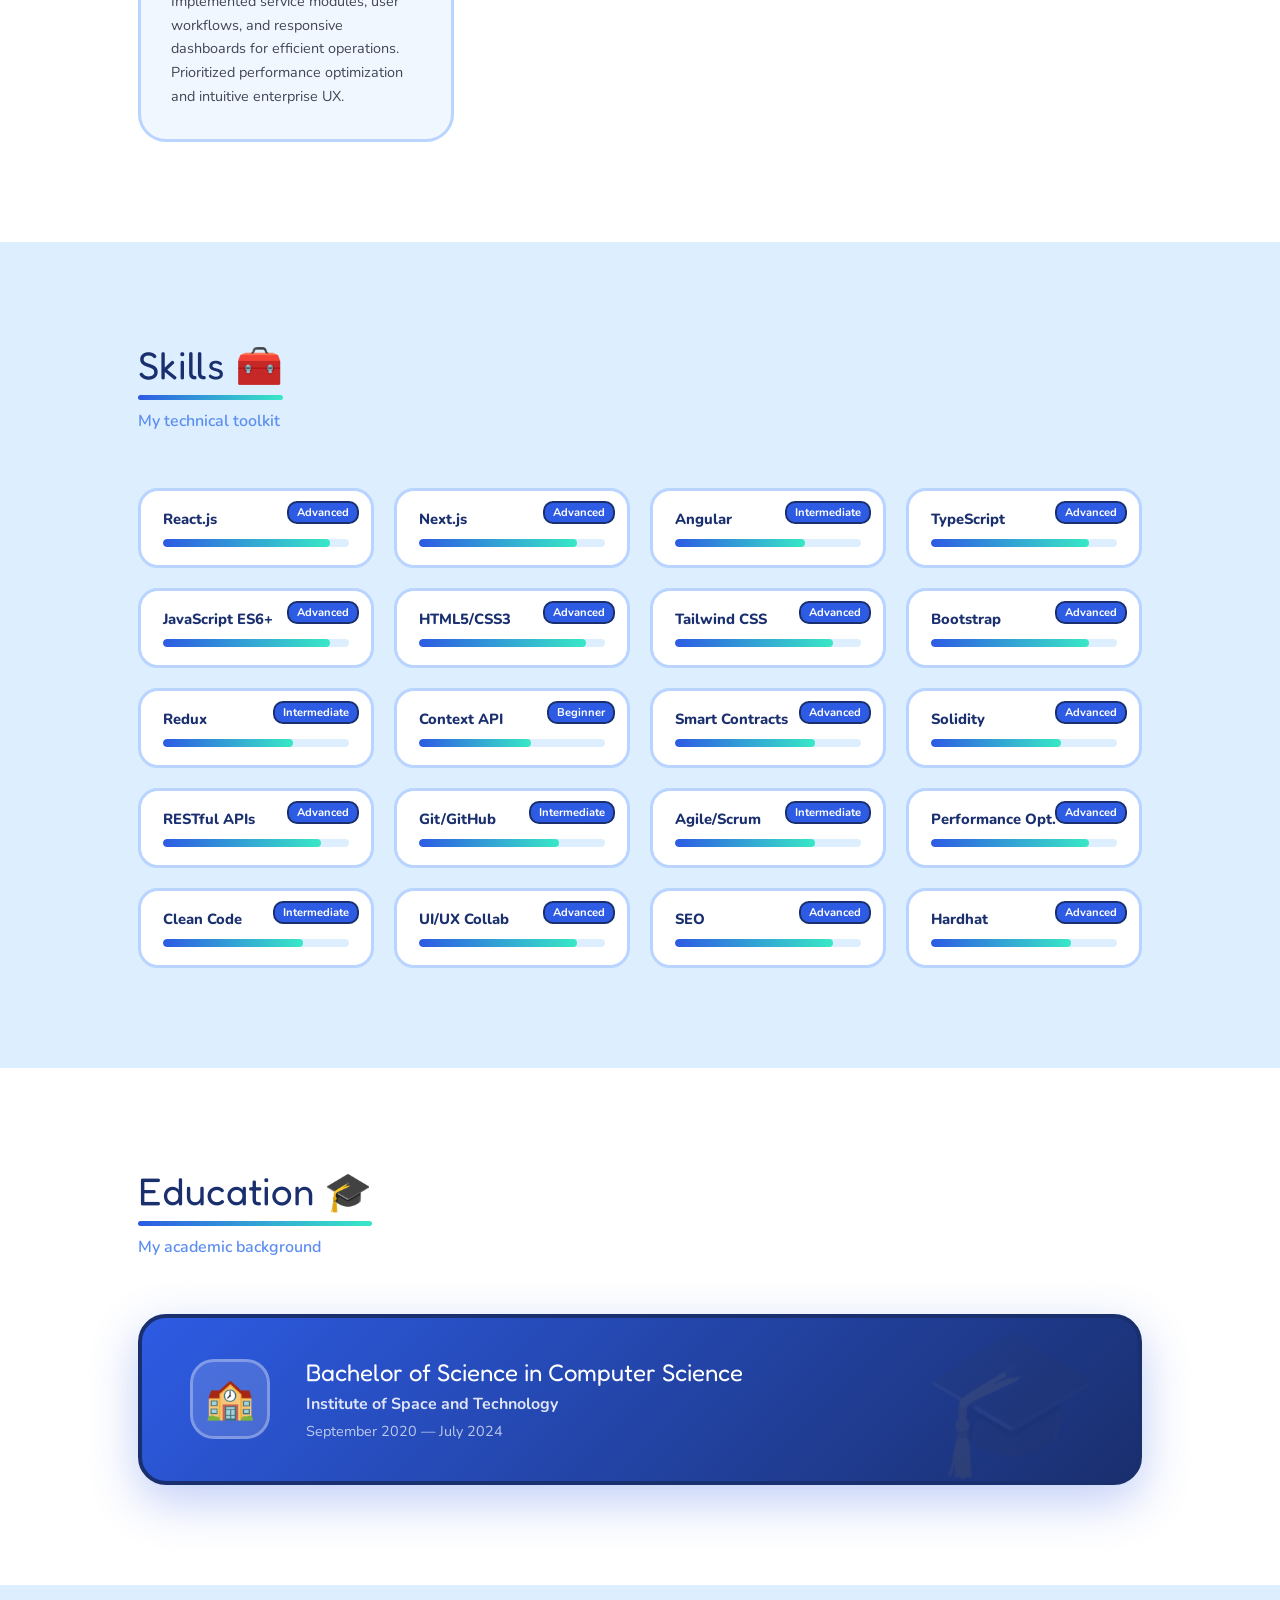
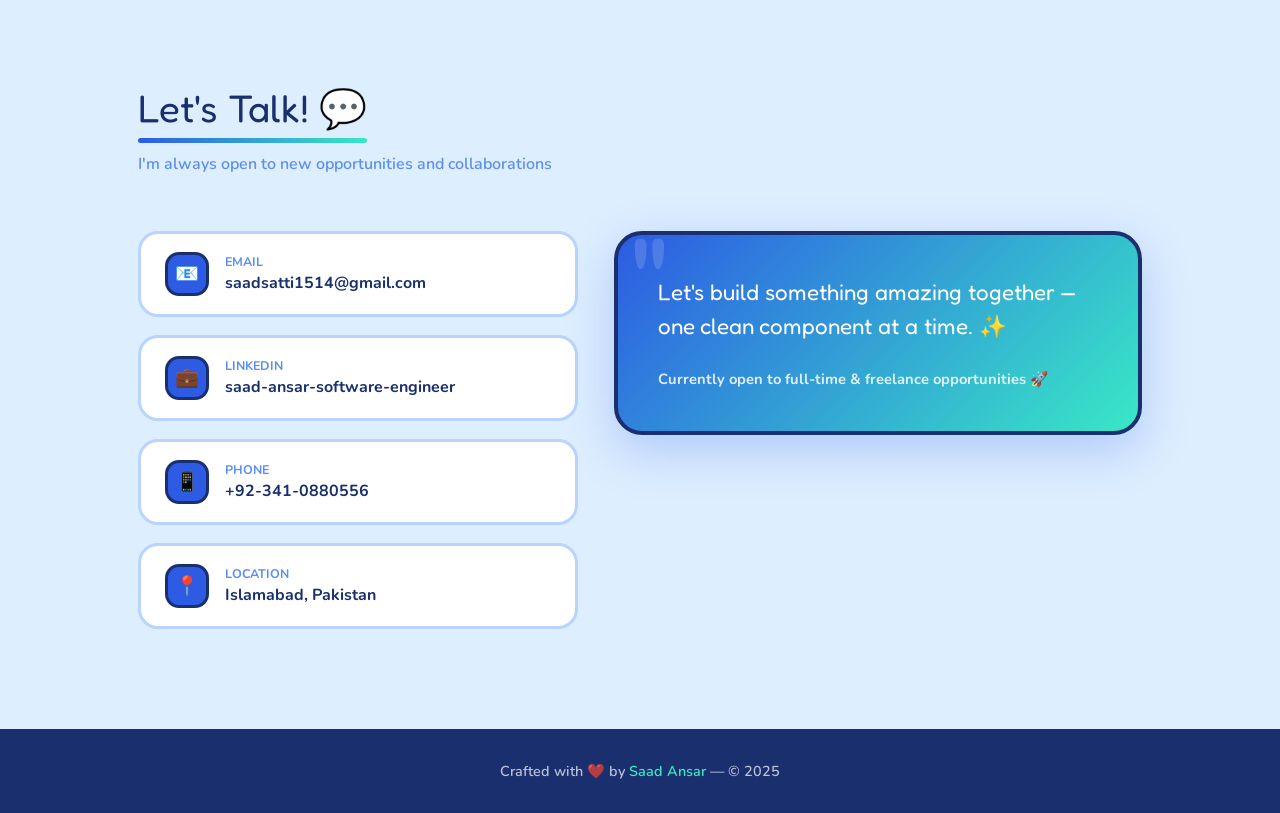
==== commit 6281558c: "Add files via upload" ====
--- a/index.html
+++ b/index.html
@@ -84,7 +84,7 @@
       <div class="about-grid reveal">
         <div class="about-card">
           <p>
-            Motivated Junior Software Engineer with hands-on experience in developing responsive and high-performance
+            Junior Software Engineer with hands-on experience in developing responsive and high-performance
             web applications using React, Next.js, Angular, and Blockchain technologies.
           </p>
           <p style="margin-top:14px">
@@ -104,7 +104,7 @@
           </div>
           <div class="about-card" style="margin-top:0">
             <p>📍 <strong>Islamabad, Pakistan</strong></p>
-            <p style="margin-top:8px">📧 saadbatt1514@gmail.com</p>
+            <p style="margin-top:8px">📧 saadsatti1514@gmail.com</p>
             <p style="margin-top:8px">💼 Open to exciting opportunities!</p>
             <p style="margin-top:8px">🎓 BS Computer Science — 2024</p>
           </div>
@@ -240,18 +240,18 @@
       </div>
       <div class="contact-grid reveal">
         <div class="contact-info">
-          <a href="mailto:saadbatt1514@gmail.com" class="contact-link">
+          <a href="mailto:saadsatti1514@gmail.com" class="contact-link">
             <div class="icon">📧</div>
             <div>
               <div style="font-size:0.78rem;color:var(--blue-light);margin-bottom:2px;">EMAIL</div>
-              saadbatt1514@gmail.com
+              saadsatti1514@gmail.com
             </div>
           </a>
-          <a href="https://linkedin.com/in/saad-ansarsoftware-engineer" target="_blank" class="contact-link">
+          <a href="https://linkedin.com/in/saad-ansar-software-engineer" target="_blank" class="contact-link">
             <div class="icon">💼</div>
             <div>
               <div style="font-size:0.78rem;color:var(--blue-light);margin-bottom:2px;">LINKEDIN</div>
-              saad-ansarsoftware-engineer
+              saad-ansar-software-engineer
             </div>
           </a>
           <a href="tel:+923410880556" class="contact-link">
